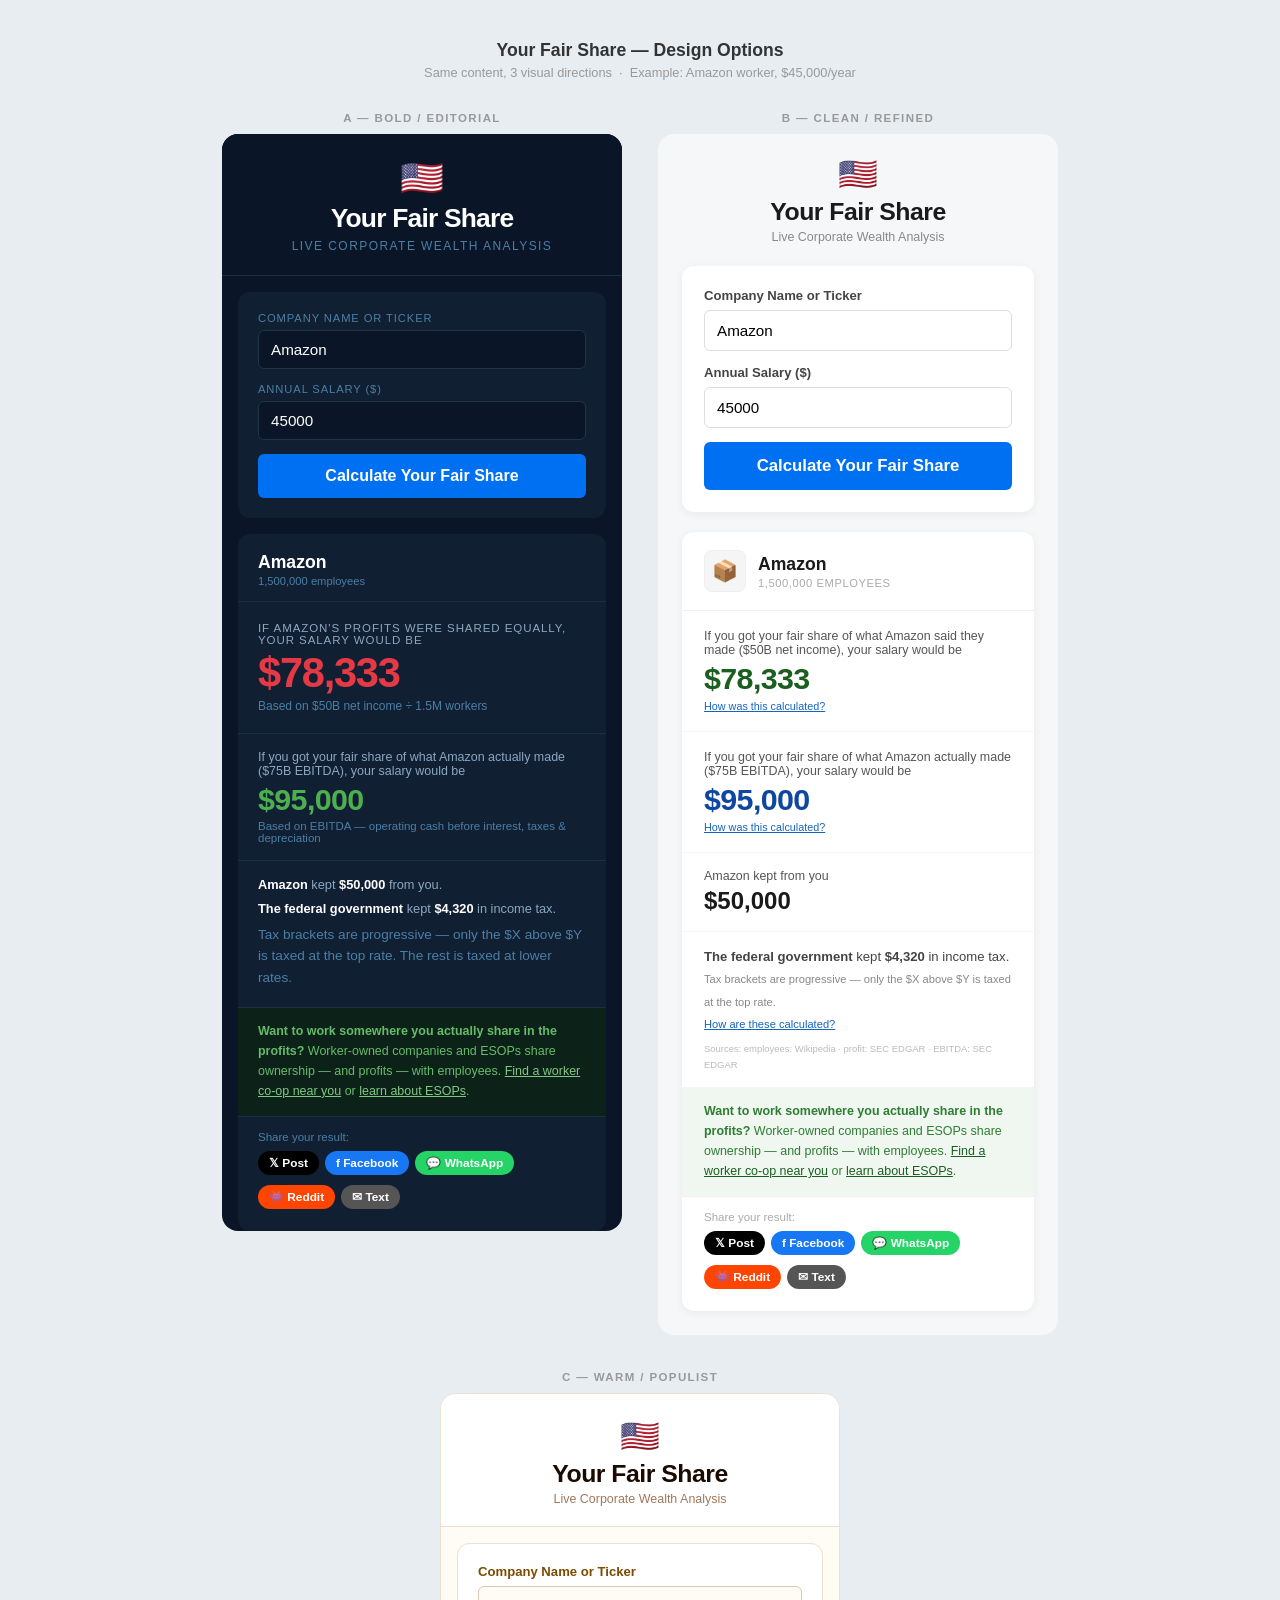
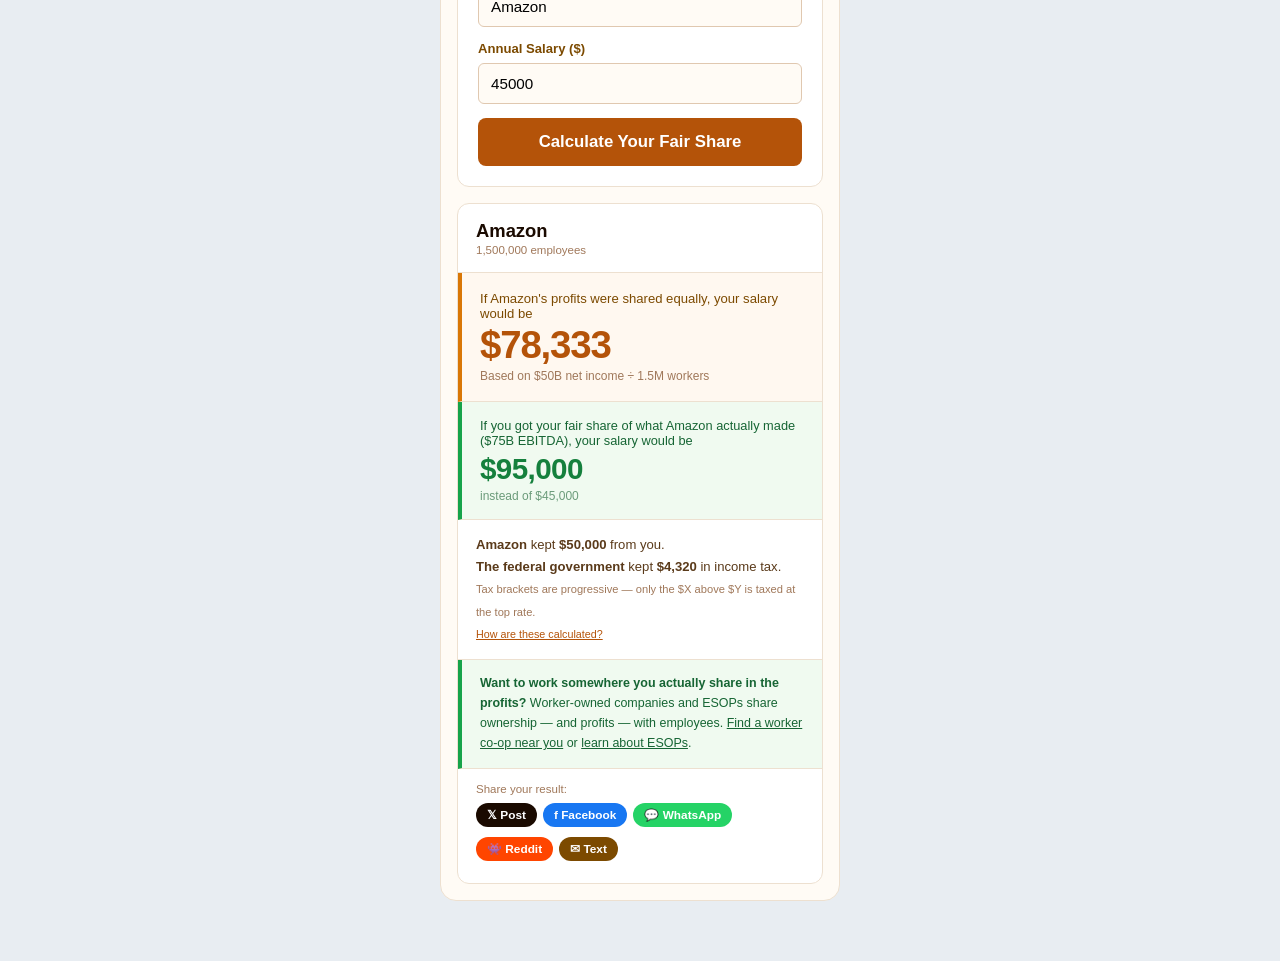
==== design-preview.html @ 2eaadb79 "Update design preview with current features — flag, share buttons, accurate copy" ====
<!DOCTYPE html>
<html lang="en">
<head>
    <meta charset="UTF-8">
    <meta name="viewport" content="width=device-width, initial-scale=1.0">
    <title>Your Fair Share — Design Options</title>
    <style>
        * { box-sizing: border-box; margin: 0; padding: 0; font-family: -apple-system, BlinkMacSystemFont, "Segoe UI", Roboto, sans-serif; }
        body { background: #e8edf2; padding: 40px 20px 60px; }
        .page-header { text-align: center; margin-bottom: 8px; }
        .page-header h1 { font-size: 1.1em; color: #333; font-weight: 700; }
        .page-header p { font-size: 0.8em; color: #999; margin-top: 4px; }
        .designs { display: flex; gap: 36px; justify-content: center; flex-wrap: wrap; align-items: flex-start; margin-top: 32px; }
        .design-col { width: 400px; }
        .design-label { text-align: center; font-size: 0.72em; font-weight: 700; text-transform: uppercase; letter-spacing: 0.12em; color: #999; margin-bottom: 10px; }

        /* ─── Shared button style ─── */
        .share-btn { display: inline-flex; align-items: center; padding: 5px 11px; border-radius: 20px; font-size: 0.74em; font-weight: 600; text-decoration: none; margin-bottom: 4px; border: none; cursor: pointer; }

        /* ══════════════════════════════════════════════
           DESIGN A — Bold / Editorial
        ══════════════════════════════════════════════ */
        .a body-bg { background: #0a1628; }
        .a-page { background: #0a1628; border-radius: 16px; overflow: hidden; }

        .a-header { background: #0a1628; padding: 26px 28px 22px; text-align: center; border-bottom: 1px solid #1a2e45; }
        .a-flag { font-size: 2.2em; line-height: 1; margin-bottom: 8px; }
        .a-title { color: #fff; font-size: 1.65em; font-weight: 900; letter-spacing: -0.03em; }
        .a-sub { color: #4a7fa5; font-size: 0.75em; text-transform: uppercase; letter-spacing: 0.12em; margin-top: 5px; }

        .a-input-card { background: #111f33; margin: 16px; border-radius: 12px; padding: 20px; }
        .a-label { color: #4a7fa5; font-size: 0.7em; text-transform: uppercase; letter-spacing: 0.08em; margin-bottom: 6px; display: block; }
        .a-input { width: 100%; background: #0a1628; border: 1px solid #1e3448; border-radius: 6px; padding: 10px 12px; color: #fff; font-size: 0.95em; margin-bottom: 14px; }
        .a-btn-calc { width: 100%; padding: 13px; background: #0070f3; color: #fff; border: none; border-radius: 6px; font-size: 1em; font-weight: 700; cursor: pointer; }

        .a-results { background: #111f33; margin: 0 16px; border-radius: 12px; overflow: hidden; }
        .a-results-header { padding: 18px 20px 14px; border-bottom: 1px solid #1a2e45; display: flex; align-items: center; gap: 12px; }
        .a-company-name { color: #fff; font-size: 1.1em; font-weight: 800; }
        .a-emps { color: #4a7fa5; font-size: 0.7em; margin-top: 2px; }

        .a-kept { padding: 20px; border-bottom: 1px solid #1a2e45; }
        .a-kept-label { color: #8aa8c0; font-size: 0.72em; text-transform: uppercase; letter-spacing: 0.08em; margin-bottom: 6px; }
        .a-kept-amt { color: #e63946; font-size: 2.6em; font-weight: 900; letter-spacing: -0.03em; line-height: 1; }
        .a-kept-sub { color: #4a7fa5; font-size: 0.75em; margin-top: 5px; }

        .a-fair { padding: 16px 20px; border-bottom: 1px solid #1a2e45; }
        .a-fair-label { color: #8aa8c0; font-size: 0.78em; margin-bottom: 4px; }
        .a-fair-amt { color: #4caf50; font-size: 1.9em; font-weight: 800; letter-spacing: -0.02em; }
        .a-fair-sub { color: #4a7fa5; font-size: 0.72em; margin-top: 3px; }

        .a-bottom { padding: 14px 20px; border-bottom: 1px solid #1a2e45; }
        .a-bottom p { color: #8aa8c0; font-size: 0.8em; line-height: 1.6; margin-bottom: 4px; }
        .a-bottom strong { color: #fff; }

        .a-coop { padding: 14px 20px; background: #0c2218; border-bottom: 1px solid #1a2e45; font-size: 0.78em; color: #66bb6a; line-height: 1.6; }
        .a-coop a { color: #81c784; }

        .a-share { padding: 14px 20px 18px; }
        .a-share-label { font-size: 0.72em; color: #4a7fa5; margin-bottom: 8px; }
        .a-share-btns { display: flex; gap: 6px; flex-wrap: wrap; }

        /* ══════════════════════════════════════════════
           DESIGN B — Clean / Refined  (current direction)
        ══════════════════════════════════════════════ */
        .b-page { background: #f5f7f9; border-radius: 16px; overflow: hidden; padding: 24px; }

        .b-header { text-align: center; margin-bottom: 22px; }
        .b-flag { font-size: 2em; line-height: 1; margin-bottom: 8px; }
        .b-title { color: #1a1a1a; font-size: 1.55em; font-weight: 800; letter-spacing: -0.02em; }
        .b-sub { color: #888; font-size: 0.78em; margin-top: 4px; }

        .b-input-card { background: #fff; border-radius: 12px; box-shadow: 0 2px 10px rgba(0,0,0,0.06); padding: 22px; margin-bottom: 20px; }
        .b-label { display: block; font-size: 0.82em; font-weight: 600; color: #444; margin-bottom: 7px; }
        .b-input { width: 100%; padding: 11px 12px; border: 1px solid #ddd; border-radius: 6px; font-size: 0.95em; margin-bottom: 14px; }
        .b-btn-calc { width: 100%; padding: 14px; background: #0070f3; color: #fff; border: none; border-radius: 6px; font-size: 1.05em; font-weight: 700; cursor: pointer; }

        .b-results { background: #fff; border-radius: 12px; box-shadow: 0 2px 10px rgba(0,0,0,0.06); overflow: hidden; }
        .b-results-header { padding: 18px 22px; border-bottom: 1px solid #f0f0f0; display: flex; align-items: center; gap: 12px; }
        .b-logo { width: 42px; height: 42px; background: #f5f5f5; border-radius: 8px; display:flex; align-items:center; justify-content:center; font-size:1.3em; flex-shrink:0; border:1px solid #eee; }
        .b-company-name { color: #1a1a1a; font-size: 1.1em; font-weight: 700; }
        .b-emps { color: #aaa; font-size: 0.7em; text-transform: uppercase; letter-spacing: 0.05em; margin-top: 2px; }

        .b-section { padding: 18px 22px; border-bottom: 1px solid #f5f5f5; }
        .b-fair-label { font-size: 0.78em; color: #555; margin-bottom: 4px; }
        .b-fair-amt { font-size: 1.9em; font-weight: 800; color: #1b5e20; letter-spacing: -0.02em; }
        .b-fair-sub { font-size: 0.75em; color: #999; margin-top: 3px; }

        .b-kept { padding: 16px 22px; border-bottom: 1px solid #f5f5f5; }
        .b-kept-label { font-size: 0.78em; color: #555; margin-bottom: 4px; }
        .b-kept-main { font-size: 1.5em; font-weight: 800; color: #1a1a1a; }
        .b-kept-sub { font-size: 0.75em; color: #999; margin-top: 3px; }

        .b-bottom { padding: 14px 22px; border-bottom: 1px solid #f5f5f5; font-size: 0.82em; color: #444; line-height: 1.7; }

        .b-coop { padding: 14px 22px; background: #f0f7f0; border-bottom: 1px solid #f0f0f0; font-size: 0.78em; color: #2e7d32; line-height: 1.6; }
        .b-coop a { color: #1b5e20; }

        .b-share { padding: 14px 22px 18px; }
        .b-share-label { font-size: 0.72em; color: #aaa; margin-bottom: 8px; }
        .b-share-btns { display: flex; gap: 6px; flex-wrap: wrap; }

        /* ══════════════════════════════════════════════
           DESIGN C — Warm / Populist
        ══════════════════════════════════════════════ */
        .c-page { background: #fffbf5; border-radius: 16px; overflow: hidden; border: 1px solid #ede0d0; }

        .c-header { text-align: center; padding: 26px 24px 20px; background: #fff; border-bottom: 1px solid #ede0d0; }
        .c-flag { font-size: 2em; line-height: 1; margin-bottom: 8px; }
        .c-title { color: #1a0a00; font-size: 1.55em; font-weight: 900; letter-spacing: -0.02em; }
        .c-sub { color: #a0785a; font-size: 0.78em; margin-top: 4px; }

        .c-input-card { background: #fff; margin: 16px; border-radius: 12px; border: 1px solid #ede0d0; padding: 20px; }
        .c-label { display: block; font-size: 0.82em; font-weight: 600; color: #7c4a00; margin-bottom: 7px; }
        .c-input { width: 100%; padding: 11px 12px; border: 1px solid #e0c8b0; border-radius: 6px; font-size: 0.95em; margin-bottom: 14px; background: #fffbf5; }
        .c-btn-calc { width: 100%; padding: 14px; background: #b45309; color: #fff; border: none; border-radius: 8px; font-size: 1.05em; font-weight: 700; cursor: pointer; }

        .c-results { margin: 0 16px 16px; border-radius: 12px; border: 1px solid #ede0d0; overflow: hidden; background: #fff; }
        .c-results-header { padding: 16px 18px; border-bottom: 1px solid #ede0d0; }
        .c-company-name { color: #1a0a00; font-size: 1.15em; font-weight: 800; }
        .c-emps { color: #a0785a; font-size: 0.72em; margin-top: 2px; }

        .c-kept { padding: 18px; border-bottom: 1px solid #ede0d0; background: #fff8f0; border-left: 4px solid #d97706; }
        .c-kept-top { font-size: 0.82em; color: #7c4a00; margin-bottom: 5px; }
        .c-kept-amt { font-size: 2.4em; font-weight: 900; color: #b45309; letter-spacing: -0.03em; line-height: 1; }
        .c-kept-sub { font-size: 0.75em; color: #a0785a; margin-top: 4px; }

        .c-fair { padding: 16px 18px; border-bottom: 1px solid #ede0d0; border-left: 4px solid #16a34a; background: #f0faf0; }
        .c-fair-label { font-size: 0.8em; color: #166534; margin-bottom: 4px; }
        .c-fair-amt { font-size: 1.85em; font-weight: 800; color: #15803d; letter-spacing: -0.02em; }
        .c-fair-sub { font-size: 0.75em; color: #6b9b7a; margin-top: 3px; }

        .c-bottom { padding: 14px 18px; border-bottom: 1px solid #ede0d0; font-size: 0.82em; color: #5a3a1a; line-height: 1.7; }

        .c-coop { padding: 14px 18px; background: #f0faf0; border-bottom: 1px solid #ede0d0; border-left: 4px solid #16a34a; font-size: 0.78em; color: #166534; line-height: 1.6; }
        .c-coop a { color: #166534; }

        .c-share { padding: 14px 18px 18px; }
        .c-share-label { font-size: 0.72em; color: #a0785a; margin-bottom: 8px; }
        .c-share-btns { display: flex; gap: 6px; flex-wrap: wrap; }
    </style>
</head>
<body>

    <div class="page-header">
        <h1>Your Fair Share — Design Options</h1>
        <p>Same content, 3 visual directions &nbsp;·&nbsp; Example: Amazon worker, $45,000/year</p>
    </div>

    <div class="designs">

        <!-- ══ DESIGN A ══ -->
        <div class="design-col">
            <p class="design-label">A — Bold / Editorial</p>
            <div class="a-page">
                <div class="a-header">
                    <div class="a-flag">🇺🇸</div>
                    <div class="a-title">Your Fair Share</div>
                    <div class="a-sub">Live Corporate Wealth Analysis</div>
                </div>
                <div class="a-input-card">
                    <label class="a-label">Company Name or Ticker</label>
                    <input class="a-input" value="Amazon" readonly>
                    <label class="a-label">Annual Salary ($)</label>
                    <input class="a-input" value="45000" readonly>
                    <button class="a-btn-calc">Calculate Your Fair Share</button>
                </div>
                <div class="a-results">
                    <div class="a-results-header">
                        <div>
                            <div class="a-company-name">Amazon</div>
                            <div class="a-emps">1,500,000 employees</div>
                        </div>
                    </div>
                    <div class="a-kept">
                        <div class="a-kept-label">If Amazon's profits were shared equally, your salary would be</div>
                        <div class="a-kept-amt">$78,333</div>
                        <div class="a-kept-sub">Based on $50B net income ÷ 1.5M workers</div>
                    </div>
                    <div class="a-fair">
                        <div class="a-fair-label">If you got your fair share of what Amazon actually made ($75B EBITDA), your salary would be</div>
                        <div class="a-fair-amt">$95,000</div>
                        <div class="a-fair-sub">Based on EBITDA — operating cash before interest, taxes & depreciation</div>
                    </div>
                    <div class="a-bottom">
                        <p><strong>Amazon</strong> kept <strong>$50,000</strong> from you.</p>
                        <p><strong>The federal government</strong> kept <strong>$4,320</strong> in income tax.</p>
                        <p style="font-size:0.85em; color:#4a7fa5; margin-top:4px;">Tax brackets are progressive — only the $X above $Y is taxed at the top rate. The rest is taxed at lower rates.</p>
                    </div>
                    <div class="a-coop">
                        <strong>Want to work somewhere you actually share in the profits?</strong> Worker-owned companies and ESOPs share ownership — and profits — with employees. <a href="#">Find a worker co-op near you</a> or <a href="#">learn about ESOPs</a>.
                    </div>
                    <div class="a-share">
                        <div class="a-share-label">Share your result:</div>
                        <div class="a-share-btns">
                            <span class="share-btn" style="background:#000;color:#fff;">𝕏 Post</span>
                            <span class="share-btn" style="background:#1877f2;color:#fff;">f Facebook</span>
                            <span class="share-btn" style="background:#25d366;color:#fff;">💬 WhatsApp</span>
                            <span class="share-btn" style="background:#ff4500;color:#fff;">👾 Reddit</span>
                            <span class="share-btn" style="background:#555;color:#fff;">✉ Text</span>
                        </div>
                    </div>
                </div>
            </div>
        </div>

        <!-- ══ DESIGN B ══ -->
        <div class="design-col">
            <p class="design-label">B — Clean / Refined</p>
            <div class="b-page">
                <div class="b-header">
                    <div class="b-flag">🇺🇸</div>
                    <div class="b-title">Your Fair Share</div>
                    <div class="b-sub">Live Corporate Wealth Analysis</div>
                </div>
                <div class="b-input-card">
                    <label class="b-label">Company Name or Ticker</label>
                    <input class="b-input" value="Amazon" readonly>
                    <label class="b-label">Annual Salary ($)</label>
                    <input class="b-input" value="45000" readonly>
                    <button class="b-btn-calc">Calculate Your Fair Share</button>
                </div>
                <div class="b-results">
                    <div class="b-results-header">
                        <div class="b-logo">📦</div>
                        <div>
                            <div class="b-company-name">Amazon</div>
                            <div class="b-emps">1,500,000 employees</div>
                        </div>
                    </div>
                    <div class="b-section">
                        <div class="b-fair-label">If you got your fair share of what Amazon said they made ($50B net income), your salary would be</div>
                        <div class="b-fair-amt">$78,333</div>
                        <div class="b-fair-sub"><a href="#" style="color:#1565c0; font-size:0.9em;">How was this calculated?</a></div>
                    </div>
                    <div class="b-section">
                        <div class="b-fair-label">If you got your fair share of what Amazon actually made ($75B EBITDA), your salary would be</div>
                        <div class="b-fair-amt" style="color:#0d47a1;">$95,000</div>
                        <div class="b-fair-sub"><a href="#" style="color:#1565c0; font-size:0.9em;">How was this calculated?</a></div>
                    </div>
                    <div class="b-kept">
                        <div class="b-kept-label">Amazon kept from you</div>
                        <div class="b-kept-main">$50,000</div>
                    </div>
                    <div class="b-bottom">
                        <strong>The federal government</strong> kept <strong>$4,320</strong> in income tax.<br>
                        <span style="font-size:0.85em; color:#888;">Tax brackets are progressive — only the $X above $Y is taxed at the top rate.</span>
                        <br><a href="#" style="font-size:0.85em; color:#1565c0;">How are these calculated?</a>
                        <p style="margin-top:6px; font-size:0.72em; color:#bbb;">Sources: employees: Wikipedia · profit: SEC EDGAR · EBITDA: SEC EDGAR</p>
                    </div>
                    <div class="b-coop">
                        <strong>Want to work somewhere you actually share in the profits?</strong> Worker-owned companies and ESOPs share ownership — and profits — with employees. <a href="#">Find a worker co-op near you</a> or <a href="#">learn about ESOPs</a>.
                    </div>
                    <div class="b-share">
                        <div class="b-share-label">Share your result:</div>
                        <div class="b-share-btns">
                            <span class="share-btn" style="background:#000;color:#fff;">𝕏 Post</span>
                            <span class="share-btn" style="background:#1877f2;color:#fff;">f Facebook</span>
                            <span class="share-btn" style="background:#25d366;color:#fff;">💬 WhatsApp</span>
                            <span class="share-btn" style="background:#ff4500;color:#fff;">👾 Reddit</span>
                            <span class="share-btn" style="background:#555;color:#fff;">✉ Text</span>
                        </div>
                    </div>
                </div>
            </div>
        </div>

        <!-- ══ DESIGN C ══ -->
        <div class="design-col">
            <p class="design-label">C — Warm / Populist</p>
            <div class="c-page">
                <div class="c-header">
                    <div class="c-flag">🇺🇸</div>
                    <div class="c-title">Your Fair Share</div>
                    <div class="c-sub">Live Corporate Wealth Analysis</div>
                </div>
                <div class="c-input-card">
                    <label class="c-label">Company Name or Ticker</label>
                    <input class="c-input" value="Amazon" readonly>
                    <label class="c-label">Annual Salary ($)</label>
                    <input class="c-input" value="45000" readonly>
                    <button class="c-btn-calc">Calculate Your Fair Share</button>
                </div>
                <div class="c-results">
                    <div class="c-results-header">
                        <div class="c-company-name">Amazon</div>
                        <div class="c-emps">1,500,000 employees</div>
                    </div>
                    <div class="c-kept">
                        <div class="c-kept-top">If Amazon's profits were shared equally, your salary would be</div>
                        <div class="c-kept-amt">$78,333</div>
                        <div class="c-kept-sub">Based on $50B net income ÷ 1.5M workers</div>
                    </div>
                    <div class="c-fair">
                        <div class="c-fair-label">If you got your fair share of what Amazon actually made ($75B EBITDA), your salary would be</div>
                        <div class="c-fair-amt">$95,000</div>
                        <div class="c-fair-sub">instead of $45,000</div>
                    </div>
                    <div class="c-bottom">
                        <strong>Amazon</strong> kept <strong>$50,000</strong> from you.<br>
                        <strong>The federal government</strong> kept <strong>$4,320</strong> in income tax.<br>
                        <span style="font-size:0.85em; color:#a0785a;">Tax brackets are progressive — only the $X above $Y is taxed at the top rate.</span>
                        <br><a href="#" style="font-size:0.82em; color:#b45309;">How are these calculated?</a>
                    </div>
                    <div class="c-coop">
                        <strong>Want to work somewhere you actually share in the profits?</strong> Worker-owned companies and ESOPs share ownership — and profits — with employees. <a href="#">Find a worker co-op near you</a> or <a href="#">learn about ESOPs</a>.
                    </div>
                    <div class="c-share">
                        <div class="c-share-label">Share your result:</div>
                        <div class="c-share-btns">
                            <span class="share-btn" style="background:#1a0a00;color:#fff;">𝕏 Post</span>
                            <span class="share-btn" style="background:#1877f2;color:#fff;">f Facebook</span>
                            <span class="share-btn" style="background:#25d366;color:#fff;">💬 WhatsApp</span>
                            <span class="share-btn" style="background:#ff4500;color:#fff;">👾 Reddit</span>
                            <span class="share-btn" style="background:#7c4a00;color:#fff;">✉ Text</span>
                        </div>
                    </div>
                </div>
            </div>
        </div>

    </div>
</body>
</html>
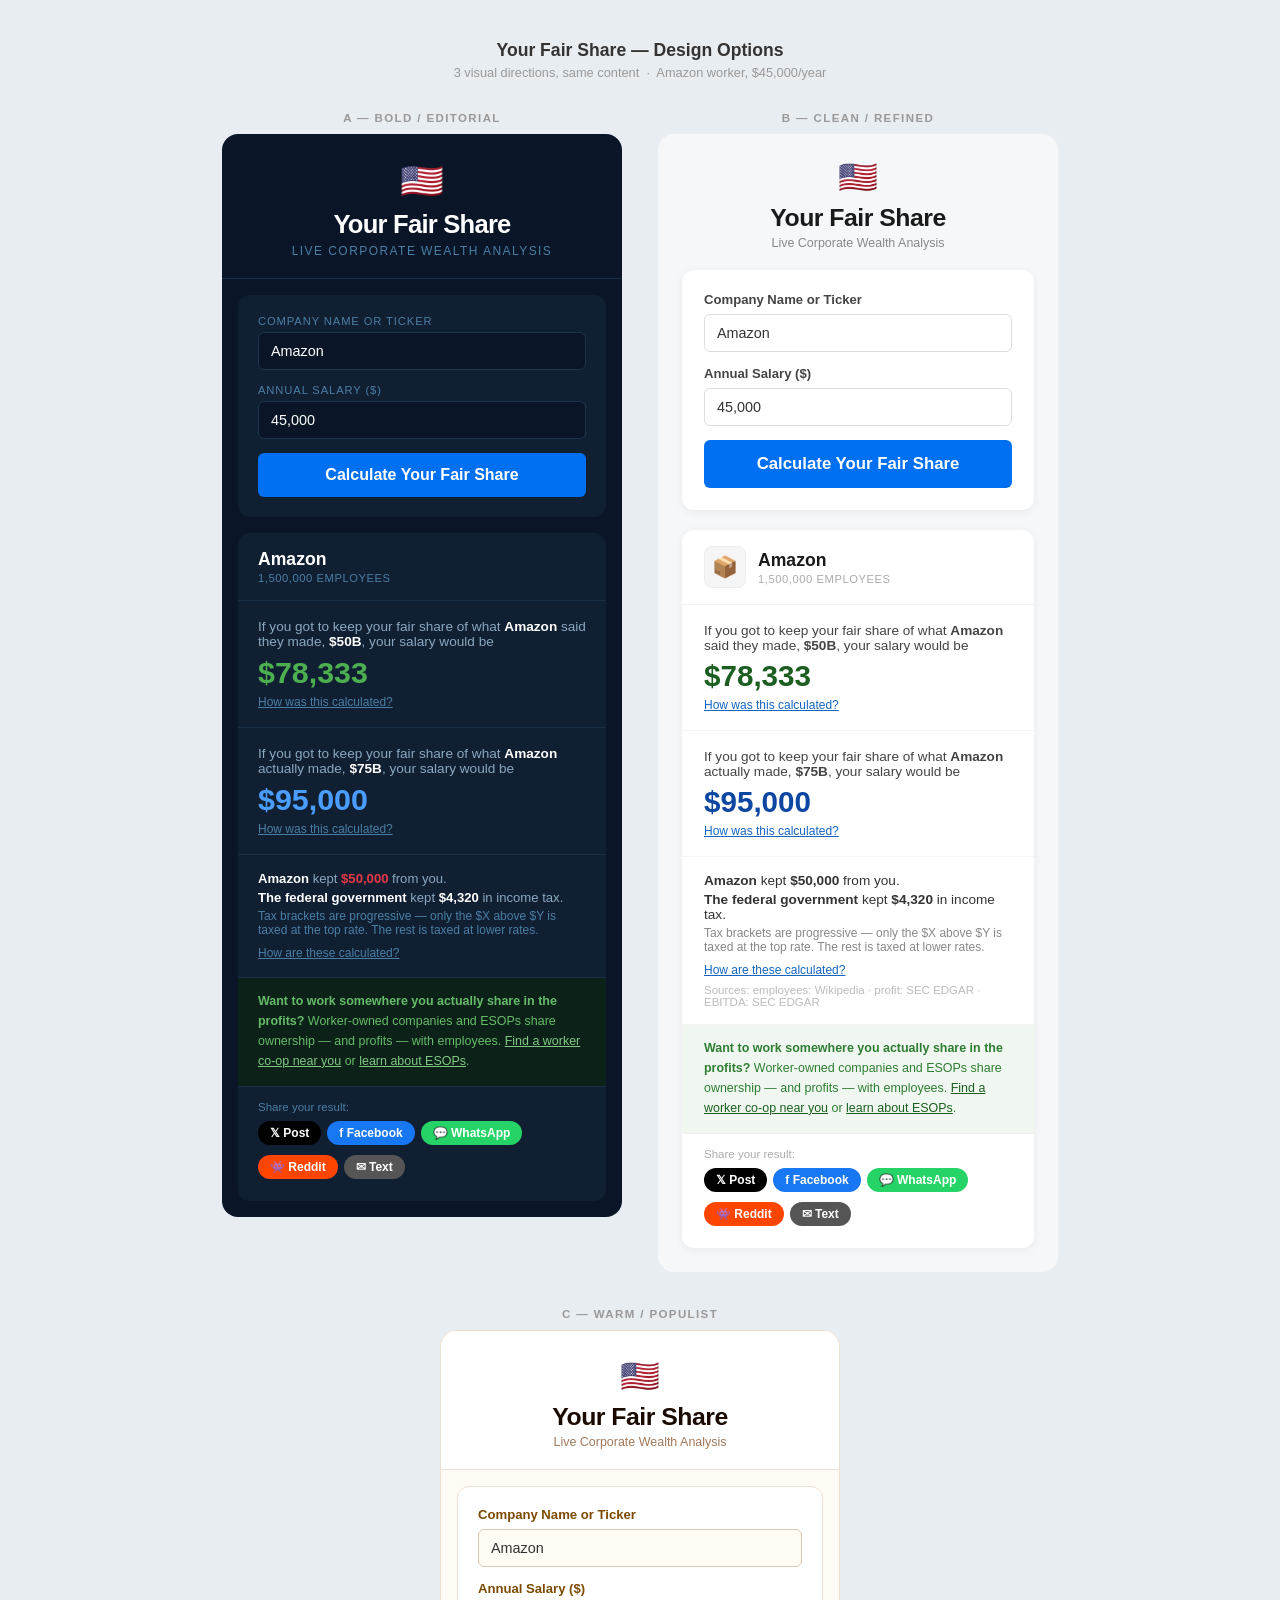
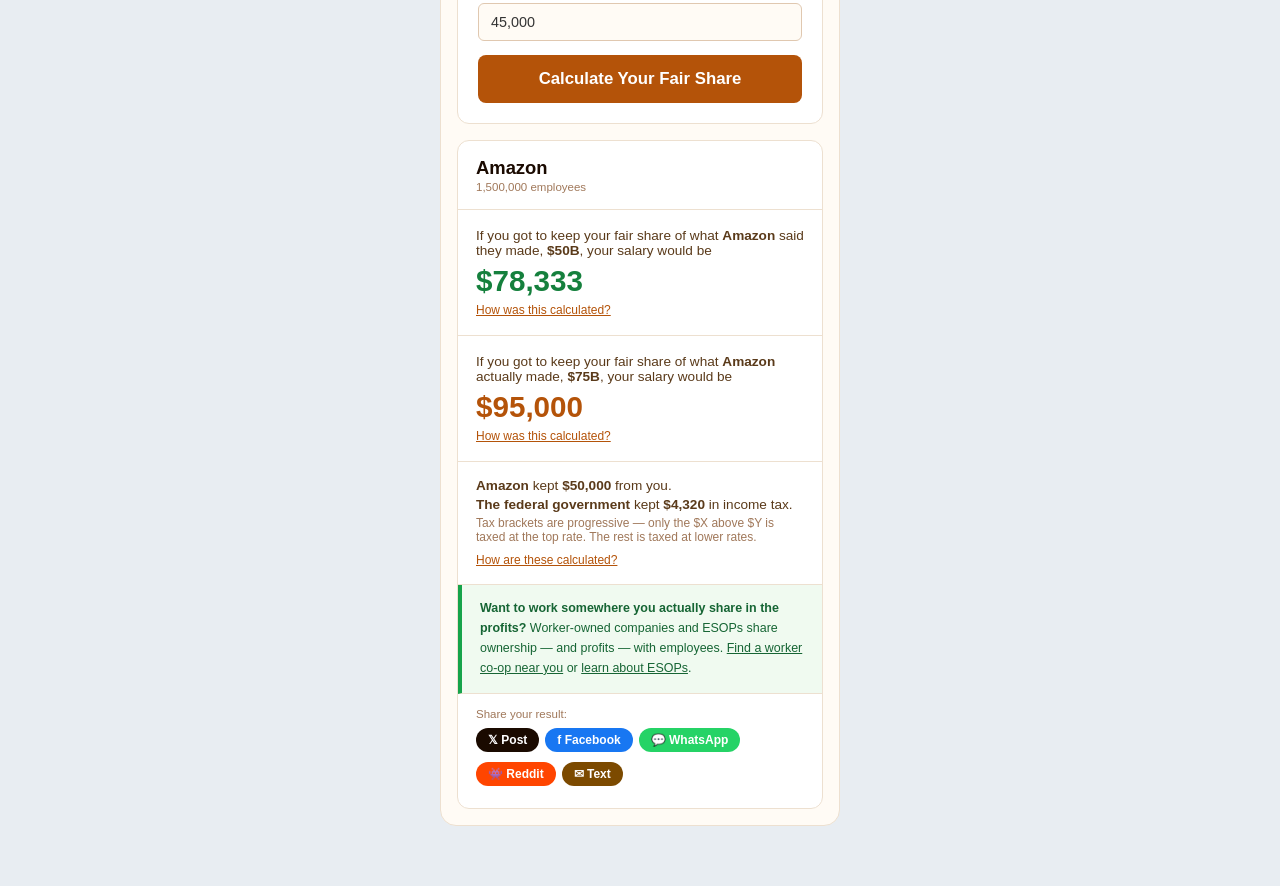
==== commit fab40440: "Simplify design previews — match exact current app copy and layout" ====
--- a/design-preview.html
+++ b/design-preview.html
@@ -7,317 +7,226 @@
     <style>
         * { box-sizing: border-box; margin: 0; padding: 0; font-family: -apple-system, BlinkMacSystemFont, "Segoe UI", Roboto, sans-serif; }
         body { background: #e8edf2; padding: 40px 20px 60px; }
-        .page-header { text-align: center; margin-bottom: 8px; }
+        .page-header { text-align: center; margin-bottom: 32px; }
         .page-header h1 { font-size: 1.1em; color: #333; font-weight: 700; }
         .page-header p { font-size: 0.8em; color: #999; margin-top: 4px; }
-        .designs { display: flex; gap: 36px; justify-content: center; flex-wrap: wrap; align-items: flex-start; margin-top: 32px; }
+        .designs { display: flex; gap: 36px; justify-content: center; flex-wrap: wrap; align-items: flex-start; }
         .design-col { width: 400px; }
         .design-label { text-align: center; font-size: 0.72em; font-weight: 700; text-transform: uppercase; letter-spacing: 0.12em; color: #999; margin-bottom: 10px; }
-
-        /* ─── Shared button style ─── */
-        .share-btn { display: inline-flex; align-items: center; padding: 5px 11px; border-radius: 20px; font-size: 0.74em; font-weight: 600; text-decoration: none; margin-bottom: 4px; border: none; cursor: pointer; }
-
-        /* ══════════════════════════════════════════════
-           DESIGN A — Bold / Editorial
-        ══════════════════════════════════════════════ */
-        .a body-bg { background: #0a1628; }
-        .a-page { background: #0a1628; border-radius: 16px; overflow: hidden; }
-
-        .a-header { background: #0a1628; padding: 26px 28px 22px; text-align: center; border-bottom: 1px solid #1a2e45; }
-        .a-flag { font-size: 2.2em; line-height: 1; margin-bottom: 8px; }
-        .a-title { color: #fff; font-size: 1.65em; font-weight: 900; letter-spacing: -0.03em; }
-        .a-sub { color: #4a7fa5; font-size: 0.75em; text-transform: uppercase; letter-spacing: 0.12em; margin-top: 5px; }
-
-        .a-input-card { background: #111f33; margin: 16px; border-radius: 12px; padding: 20px; }
-        .a-label { color: #4a7fa5; font-size: 0.7em; text-transform: uppercase; letter-spacing: 0.08em; margin-bottom: 6px; display: block; }
-        .a-input { width: 100%; background: #0a1628; border: 1px solid #1e3448; border-radius: 6px; padding: 10px 12px; color: #fff; font-size: 0.95em; margin-bottom: 14px; }
-        .a-btn-calc { width: 100%; padding: 13px; background: #0070f3; color: #fff; border: none; border-radius: 6px; font-size: 1em; font-weight: 700; cursor: pointer; }
-
-        .a-results { background: #111f33; margin: 0 16px; border-radius: 12px; overflow: hidden; }
-        .a-results-header { padding: 18px 20px 14px; border-bottom: 1px solid #1a2e45; display: flex; align-items: center; gap: 12px; }
-        .a-company-name { color: #fff; font-size: 1.1em; font-weight: 800; }
-        .a-emps { color: #4a7fa5; font-size: 0.7em; margin-top: 2px; }
-
-        .a-kept { padding: 20px; border-bottom: 1px solid #1a2e45; }
-        .a-kept-label { color: #8aa8c0; font-size: 0.72em; text-transform: uppercase; letter-spacing: 0.08em; margin-bottom: 6px; }
-        .a-kept-amt { color: #e63946; font-size: 2.6em; font-weight: 900; letter-spacing: -0.03em; line-height: 1; }
-        .a-kept-sub { color: #4a7fa5; font-size: 0.75em; margin-top: 5px; }
-
-        .a-fair { padding: 16px 20px; border-bottom: 1px solid #1a2e45; }
-        .a-fair-label { color: #8aa8c0; font-size: 0.78em; margin-bottom: 4px; }
-        .a-fair-amt { color: #4caf50; font-size: 1.9em; font-weight: 800; letter-spacing: -0.02em; }
-        .a-fair-sub { color: #4a7fa5; font-size: 0.72em; margin-top: 3px; }
-
-        .a-bottom { padding: 14px 20px; border-bottom: 1px solid #1a2e45; }
-        .a-bottom p { color: #8aa8c0; font-size: 0.8em; line-height: 1.6; margin-bottom: 4px; }
-        .a-bottom strong { color: #fff; }
-
-        .a-coop { padding: 14px 20px; background: #0c2218; border-bottom: 1px solid #1a2e45; font-size: 0.78em; color: #66bb6a; line-height: 1.6; }
-        .a-coop a { color: #81c784; }
-
-        .a-share { padding: 14px 20px 18px; }
-        .a-share-label { font-size: 0.72em; color: #4a7fa5; margin-bottom: 8px; }
-        .a-share-btns { display: flex; gap: 6px; flex-wrap: wrap; }
-
-        /* ══════════════════════════════════════════════
-           DESIGN B — Clean / Refined  (current direction)
-        ══════════════════════════════════════════════ */
-        .b-page { background: #f5f7f9; border-radius: 16px; overflow: hidden; padding: 24px; }
-
-        .b-header { text-align: center; margin-bottom: 22px; }
-        .b-flag { font-size: 2em; line-height: 1; margin-bottom: 8px; }
-        .b-title { color: #1a1a1a; font-size: 1.55em; font-weight: 800; letter-spacing: -0.02em; }
-        .b-sub { color: #888; font-size: 0.78em; margin-top: 4px; }
-
-        .b-input-card { background: #fff; border-radius: 12px; box-shadow: 0 2px 10px rgba(0,0,0,0.06); padding: 22px; margin-bottom: 20px; }
-        .b-label { display: block; font-size: 0.82em; font-weight: 600; color: #444; margin-bottom: 7px; }
-        .b-input { width: 100%; padding: 11px 12px; border: 1px solid #ddd; border-radius: 6px; font-size: 0.95em; margin-bottom: 14px; }
-        .b-btn-calc { width: 100%; padding: 14px; background: #0070f3; color: #fff; border: none; border-radius: 6px; font-size: 1.05em; font-weight: 700; cursor: pointer; }
-
-        .b-results { background: #fff; border-radius: 12px; box-shadow: 0 2px 10px rgba(0,0,0,0.06); overflow: hidden; }
-        .b-results-header { padding: 18px 22px; border-bottom: 1px solid #f0f0f0; display: flex; align-items: center; gap: 12px; }
-        .b-logo { width: 42px; height: 42px; background: #f5f5f5; border-radius: 8px; display:flex; align-items:center; justify-content:center; font-size:1.3em; flex-shrink:0; border:1px solid #eee; }
-        .b-company-name { color: #1a1a1a; font-size: 1.1em; font-weight: 700; }
-        .b-emps { color: #aaa; font-size: 0.7em; text-transform: uppercase; letter-spacing: 0.05em; margin-top: 2px; }
-
-        .b-section { padding: 18px 22px; border-bottom: 1px solid #f5f5f5; }
-        .b-fair-label { font-size: 0.78em; color: #555; margin-bottom: 4px; }
-        .b-fair-amt { font-size: 1.9em; font-weight: 800; color: #1b5e20; letter-spacing: -0.02em; }
-        .b-fair-sub { font-size: 0.75em; color: #999; margin-top: 3px; }
-
-        .b-kept { padding: 16px 22px; border-bottom: 1px solid #f5f5f5; }
-        .b-kept-label { font-size: 0.78em; color: #555; margin-bottom: 4px; }
-        .b-kept-main { font-size: 1.5em; font-weight: 800; color: #1a1a1a; }
-        .b-kept-sub { font-size: 0.75em; color: #999; margin-top: 3px; }
-
-        .b-bottom { padding: 14px 22px; border-bottom: 1px solid #f5f5f5; font-size: 0.82em; color: #444; line-height: 1.7; }
-
-        .b-coop { padding: 14px 22px; background: #f0f7f0; border-bottom: 1px solid #f0f0f0; font-size: 0.78em; color: #2e7d32; line-height: 1.6; }
-        .b-coop a { color: #1b5e20; }
-
-        .b-share { padding: 14px 22px 18px; }
-        .b-share-label { font-size: 0.72em; color: #aaa; margin-bottom: 8px; }
-        .b-share-btns { display: flex; gap: 6px; flex-wrap: wrap; }
-
-        /* ══════════════════════════════════════════════
-           DESIGN C — Warm / Populist
-        ══════════════════════════════════════════════ */
-        .c-page { background: #fffbf5; border-radius: 16px; overflow: hidden; border: 1px solid #ede0d0; }
-
-        .c-header { text-align: center; padding: 26px 24px 20px; background: #fff; border-bottom: 1px solid #ede0d0; }
-        .c-flag { font-size: 2em; line-height: 1; margin-bottom: 8px; }
-        .c-title { color: #1a0a00; font-size: 1.55em; font-weight: 900; letter-spacing: -0.02em; }
-        .c-sub { color: #a0785a; font-size: 0.78em; margin-top: 4px; }
-
-        .c-input-card { background: #fff; margin: 16px; border-radius: 12px; border: 1px solid #ede0d0; padding: 20px; }
-        .c-label { display: block; font-size: 0.82em; font-weight: 600; color: #7c4a00; margin-bottom: 7px; }
-        .c-input { width: 100%; padding: 11px 12px; border: 1px solid #e0c8b0; border-radius: 6px; font-size: 0.95em; margin-bottom: 14px; background: #fffbf5; }
-        .c-btn-calc { width: 100%; padding: 14px; background: #b45309; color: #fff; border: none; border-radius: 8px; font-size: 1.05em; font-weight: 700; cursor: pointer; }
-
-        .c-results { margin: 0 16px 16px; border-radius: 12px; border: 1px solid #ede0d0; overflow: hidden; background: #fff; }
-        .c-results-header { padding: 16px 18px; border-bottom: 1px solid #ede0d0; }
-        .c-company-name { color: #1a0a00; font-size: 1.15em; font-weight: 800; }
-        .c-emps { color: #a0785a; font-size: 0.72em; margin-top: 2px; }
-
-        .c-kept { padding: 18px; border-bottom: 1px solid #ede0d0; background: #fff8f0; border-left: 4px solid #d97706; }
-        .c-kept-top { font-size: 0.82em; color: #7c4a00; margin-bottom: 5px; }
-        .c-kept-amt { font-size: 2.4em; font-weight: 900; color: #b45309; letter-spacing: -0.03em; line-height: 1; }
-        .c-kept-sub { font-size: 0.75em; color: #a0785a; margin-top: 4px; }
-
-        .c-fair { padding: 16px 18px; border-bottom: 1px solid #ede0d0; border-left: 4px solid #16a34a; background: #f0faf0; }
-        .c-fair-label { font-size: 0.8em; color: #166534; margin-bottom: 4px; }
-        .c-fair-amt { font-size: 1.85em; font-weight: 800; color: #15803d; letter-spacing: -0.02em; }
-        .c-fair-sub { font-size: 0.75em; color: #6b9b7a; margin-top: 3px; }
-
-        .c-bottom { padding: 14px 18px; border-bottom: 1px solid #ede0d0; font-size: 0.82em; color: #5a3a1a; line-height: 1.7; }
-
-        .c-coop { padding: 14px 18px; background: #f0faf0; border-bottom: 1px solid #ede0d0; border-left: 4px solid #16a34a; font-size: 0.78em; color: #166534; line-height: 1.6; }
-        .c-coop a { color: #166534; }
-
-        .c-share { padding: 14px 18px 18px; }
-        .c-share-label { font-size: 0.72em; color: #a0785a; margin-bottom: 8px; }
-        .c-share-btns { display: flex; gap: 6px; flex-wrap: wrap; }
+        .share-btn { display: inline-flex; align-items: center; padding: 5px 12px; border-radius: 20px; font-size: 0.75em; font-weight: 600; margin-bottom: 4px; }
     </style>
 </head>
 <body>
 
-    <div class="page-header">
-        <h1>Your Fair Share — Design Options</h1>
-        <p>Same content, 3 visual directions &nbsp;·&nbsp; Example: Amazon worker, $45,000/year</p>
+<div class="page-header">
+    <h1>Your Fair Share — Design Options</h1>
+    <p>3 visual directions, same content &nbsp;·&nbsp; Amazon worker, $45,000/year</p>
+</div>
+
+<div class="designs">
+
+<!-- ══ A: BOLD / EDITORIAL ══ -->
+<div class="design-col">
+    <p class="design-label">A — Bold / Editorial</p>
+    <div style="background:#0a1628; border-radius:16px; overflow:hidden;">
+
+        <!-- header -->
+        <div style="padding:26px 28px 20px; text-align:center; border-bottom:1px solid #1a2e45;">
+            <div style="font-size:2.2em; margin-bottom:8px;">🇺🇸</div>
+            <div style="color:#fff; font-size:1.6em; font-weight:900; letter-spacing:-0.03em;">Your Fair Share</div>
+            <div style="color:#4a7fa5; font-size:0.75em; text-transform:uppercase; letter-spacing:0.12em; margin-top:5px;">Live Corporate Wealth Analysis</div>
+        </div>
+
+        <!-- input -->
+        <div style="background:#111f33; margin:16px; border-radius:12px; padding:20px;">
+            <div style="color:#4a7fa5; font-size:0.7em; text-transform:uppercase; letter-spacing:0.08em; margin-bottom:5px;">Company Name or Ticker</div>
+            <div style="background:#0a1628; border:1px solid #1e3448; border-radius:6px; padding:10px 12px; color:#fff; font-size:0.9em; margin-bottom:14px;">Amazon</div>
+            <div style="color:#4a7fa5; font-size:0.7em; text-transform:uppercase; letter-spacing:0.08em; margin-bottom:5px;">Annual Salary ($)</div>
+            <div style="background:#0a1628; border:1px solid #1e3448; border-radius:6px; padding:10px 12px; color:#fff; font-size:0.9em; margin-bottom:14px;">45,000</div>
+            <div style="background:#0070f3; color:#fff; border-radius:6px; padding:13px; text-align:center; font-weight:700; font-size:1em;">Calculate Your Fair Share</div>
+        </div>
+
+        <!-- results -->
+        <div style="background:#111f33; margin:0 16px 16px; border-radius:12px; overflow:hidden;">
+            <!-- company -->
+            <div style="padding:16px 20px; border-bottom:1px solid #1a2e45;">
+                <div style="color:#fff; font-size:1.1em; font-weight:800;">Amazon</div>
+                <div style="color:#4a7fa5; font-size:0.7em; text-transform:uppercase; letter-spacing:0.05em; margin-top:2px;">1,500,000 employees</div>
+            </div>
+            <!-- net income -->
+            <div style="padding:18px 20px; border-bottom:1px solid #1a2e45;">
+                <p style="color:#8aa8c0; font-size:0.85em; margin-bottom:6px;">If you got to keep your fair share of what <strong style="color:#fff;">Amazon</strong> said they made, <strong style="color:#fff;">$50B</strong>, your salary would be</p>
+                <div style="font-size:1.9em; font-weight:900; color:#4caf50;">$78,333</div>
+                <a href="#" style="font-size:0.75em; color:#4a7fa5; display:block; margin-top:5px;">How was this calculated?</a>
+            </div>
+            <!-- ebitda -->
+            <div style="padding:18px 20px; border-bottom:1px solid #1a2e45;">
+                <p style="color:#8aa8c0; font-size:0.85em; margin-bottom:6px;">If you got to keep your fair share of what <strong style="color:#fff;">Amazon</strong> actually made, <strong style="color:#fff;">$75B</strong>, your salary would be</p>
+                <div style="font-size:1.9em; font-weight:900; color:#4a9eff;">$95,000</div>
+                <a href="#" style="font-size:0.75em; color:#4a7fa5; display:block; margin-top:5px;">How was this calculated?</a>
+            </div>
+            <!-- bottom -->
+            <div style="padding:16px 20px; border-bottom:1px solid #1a2e45;">
+                <p style="color:#8aa8c0; font-size:0.82em; margin-bottom:4px;"><strong style="color:#fff;">Amazon</strong> kept <strong style="color:#e63946;">$50,000</strong> from you.</p>
+                <p style="color:#8aa8c0; font-size:0.82em; margin-bottom:4px;"><strong style="color:#fff;">The federal government</strong> kept <strong style="color:#fff;">$4,320</strong> in income tax.</p>
+                <p style="color:#4a7fa5; font-size:0.75em; margin-bottom:6px;">Tax brackets are progressive — only the $X above $Y is taxed at the top rate. The rest is taxed at lower rates.</p>
+                <a href="#" style="font-size:0.75em; color:#4a7fa5;">How are these calculated?</a>
+            </div>
+            <!-- coop -->
+            <div style="padding:14px 20px; background:#0c2218; border-bottom:1px solid #1a2e45; font-size:0.78em; color:#66bb6a; line-height:1.6;">
+                <strong>Want to work somewhere you actually share in the profits?</strong> Worker-owned companies and ESOPs share ownership — and profits — with employees. <a href="#" style="color:#81c784;">Find a worker co-op near you</a> or <a href="#" style="color:#81c784;">learn about ESOPs</a>.
+            </div>
+            <!-- share -->
+            <div style="padding:14px 20px 18px;">
+                <div style="font-size:0.72em; color:#4a7fa5; margin-bottom:8px;">Share your result:</div>
+                <div style="display:flex; gap:6px; flex-wrap:wrap;">
+                    <span class="share-btn" style="background:#000;color:#fff;">𝕏 Post</span>
+                    <span class="share-btn" style="background:#1877f2;color:#fff;">f Facebook</span>
+                    <span class="share-btn" style="background:#25d366;color:#fff;">💬 WhatsApp</span>
+                    <span class="share-btn" style="background:#ff4500;color:#fff;">👾 Reddit</span>
+                    <span class="share-btn" style="background:#555;color:#fff;">✉ Text</span>
+                </div>
+            </div>
+        </div>
     </div>
-
-    <div class="designs">
-
-        <!-- ══ DESIGN A ══ -->
-        <div class="design-col">
-            <p class="design-label">A — Bold / Editorial</p>
-            <div class="a-page">
-                <div class="a-header">
-                    <div class="a-flag">🇺🇸</div>
-                    <div class="a-title">Your Fair Share</div>
-                    <div class="a-sub">Live Corporate Wealth Analysis</div>
-                </div>
-                <div class="a-input-card">
-                    <label class="a-label">Company Name or Ticker</label>
-                    <input class="a-input" value="Amazon" readonly>
-                    <label class="a-label">Annual Salary ($)</label>
-                    <input class="a-input" value="45000" readonly>
-                    <button class="a-btn-calc">Calculate Your Fair Share</button>
-                </div>
-                <div class="a-results">
-                    <div class="a-results-header">
-                        <div>
-                            <div class="a-company-name">Amazon</div>
-                            <div class="a-emps">1,500,000 employees</div>
-                        </div>
-                    </div>
-                    <div class="a-kept">
-                        <div class="a-kept-label">If Amazon's profits were shared equally, your salary would be</div>
-                        <div class="a-kept-amt">$78,333</div>
-                        <div class="a-kept-sub">Based on $50B net income ÷ 1.5M workers</div>
-                    </div>
-                    <div class="a-fair">
-                        <div class="a-fair-label">If you got your fair share of what Amazon actually made ($75B EBITDA), your salary would be</div>
-                        <div class="a-fair-amt">$95,000</div>
-                        <div class="a-fair-sub">Based on EBITDA — operating cash before interest, taxes & depreciation</div>
-                    </div>
-                    <div class="a-bottom">
-                        <p><strong>Amazon</strong> kept <strong>$50,000</strong> from you.</p>
-                        <p><strong>The federal government</strong> kept <strong>$4,320</strong> in income tax.</p>
-                        <p style="font-size:0.85em; color:#4a7fa5; margin-top:4px;">Tax brackets are progressive — only the $X above $Y is taxed at the top rate. The rest is taxed at lower rates.</p>
-                    </div>
-                    <div class="a-coop">
-                        <strong>Want to work somewhere you actually share in the profits?</strong> Worker-owned companies and ESOPs share ownership — and profits — with employees. <a href="#">Find a worker co-op near you</a> or <a href="#">learn about ESOPs</a>.
-                    </div>
-                    <div class="a-share">
-                        <div class="a-share-label">Share your result:</div>
-                        <div class="a-share-btns">
-                            <span class="share-btn" style="background:#000;color:#fff;">𝕏 Post</span>
-                            <span class="share-btn" style="background:#1877f2;color:#fff;">f Facebook</span>
-                            <span class="share-btn" style="background:#25d366;color:#fff;">💬 WhatsApp</span>
-                            <span class="share-btn" style="background:#ff4500;color:#fff;">👾 Reddit</span>
-                            <span class="share-btn" style="background:#555;color:#fff;">✉ Text</span>
-                        </div>
-                    </div>
-                </div>
-            </div>
-        </div>
-
-        <!-- ══ DESIGN B ══ -->
-        <div class="design-col">
-            <p class="design-label">B — Clean / Refined</p>
-            <div class="b-page">
-                <div class="b-header">
-                    <div class="b-flag">🇺🇸</div>
-                    <div class="b-title">Your Fair Share</div>
-                    <div class="b-sub">Live Corporate Wealth Analysis</div>
-                </div>
-                <div class="b-input-card">
-                    <label class="b-label">Company Name or Ticker</label>
-                    <input class="b-input" value="Amazon" readonly>
-                    <label class="b-label">Annual Salary ($)</label>
-                    <input class="b-input" value="45000" readonly>
-                    <button class="b-btn-calc">Calculate Your Fair Share</button>
-                </div>
-                <div class="b-results">
-                    <div class="b-results-header">
-                        <div class="b-logo">📦</div>
-                        <div>
-                            <div class="b-company-name">Amazon</div>
-                            <div class="b-emps">1,500,000 employees</div>
-                        </div>
-                    </div>
-                    <div class="b-section">
-                        <div class="b-fair-label">If you got your fair share of what Amazon said they made ($50B net income), your salary would be</div>
-                        <div class="b-fair-amt">$78,333</div>
-                        <div class="b-fair-sub"><a href="#" style="color:#1565c0; font-size:0.9em;">How was this calculated?</a></div>
-                    </div>
-                    <div class="b-section">
-                        <div class="b-fair-label">If you got your fair share of what Amazon actually made ($75B EBITDA), your salary would be</div>
-                        <div class="b-fair-amt" style="color:#0d47a1;">$95,000</div>
-                        <div class="b-fair-sub"><a href="#" style="color:#1565c0; font-size:0.9em;">How was this calculated?</a></div>
-                    </div>
-                    <div class="b-kept">
-                        <div class="b-kept-label">Amazon kept from you</div>
-                        <div class="b-kept-main">$50,000</div>
-                    </div>
-                    <div class="b-bottom">
-                        <strong>The federal government</strong> kept <strong>$4,320</strong> in income tax.<br>
-                        <span style="font-size:0.85em; color:#888;">Tax brackets are progressive — only the $X above $Y is taxed at the top rate.</span>
-                        <br><a href="#" style="font-size:0.85em; color:#1565c0;">How are these calculated?</a>
-                        <p style="margin-top:6px; font-size:0.72em; color:#bbb;">Sources: employees: Wikipedia · profit: SEC EDGAR · EBITDA: SEC EDGAR</p>
-                    </div>
-                    <div class="b-coop">
-                        <strong>Want to work somewhere you actually share in the profits?</strong> Worker-owned companies and ESOPs share ownership — and profits — with employees. <a href="#">Find a worker co-op near you</a> or <a href="#">learn about ESOPs</a>.
-                    </div>
-                    <div class="b-share">
-                        <div class="b-share-label">Share your result:</div>
-                        <div class="b-share-btns">
-                            <span class="share-btn" style="background:#000;color:#fff;">𝕏 Post</span>
-                            <span class="share-btn" style="background:#1877f2;color:#fff;">f Facebook</span>
-                            <span class="share-btn" style="background:#25d366;color:#fff;">💬 WhatsApp</span>
-                            <span class="share-btn" style="background:#ff4500;color:#fff;">👾 Reddit</span>
-                            <span class="share-btn" style="background:#555;color:#fff;">✉ Text</span>
-                        </div>
-                    </div>
-                </div>
-            </div>
-        </div>
-
-        <!-- ══ DESIGN C ══ -->
-        <div class="design-col">
-            <p class="design-label">C — Warm / Populist</p>
-            <div class="c-page">
-                <div class="c-header">
-                    <div class="c-flag">🇺🇸</div>
-                    <div class="c-title">Your Fair Share</div>
-                    <div class="c-sub">Live Corporate Wealth Analysis</div>
-                </div>
-                <div class="c-input-card">
-                    <label class="c-label">Company Name or Ticker</label>
-                    <input class="c-input" value="Amazon" readonly>
-                    <label class="c-label">Annual Salary ($)</label>
-                    <input class="c-input" value="45000" readonly>
-                    <button class="c-btn-calc">Calculate Your Fair Share</button>
-                </div>
-                <div class="c-results">
-                    <div class="c-results-header">
-                        <div class="c-company-name">Amazon</div>
-                        <div class="c-emps">1,500,000 employees</div>
-                    </div>
-                    <div class="c-kept">
-                        <div class="c-kept-top">If Amazon's profits were shared equally, your salary would be</div>
-                        <div class="c-kept-amt">$78,333</div>
-                        <div class="c-kept-sub">Based on $50B net income ÷ 1.5M workers</div>
-                    </div>
-                    <div class="c-fair">
-                        <div class="c-fair-label">If you got your fair share of what Amazon actually made ($75B EBITDA), your salary would be</div>
-                        <div class="c-fair-amt">$95,000</div>
-                        <div class="c-fair-sub">instead of $45,000</div>
-                    </div>
-                    <div class="c-bottom">
-                        <strong>Amazon</strong> kept <strong>$50,000</strong> from you.<br>
-                        <strong>The federal government</strong> kept <strong>$4,320</strong> in income tax.<br>
-                        <span style="font-size:0.85em; color:#a0785a;">Tax brackets are progressive — only the $X above $Y is taxed at the top rate.</span>
-                        <br><a href="#" style="font-size:0.82em; color:#b45309;">How are these calculated?</a>
-                    </div>
-                    <div class="c-coop">
-                        <strong>Want to work somewhere you actually share in the profits?</strong> Worker-owned companies and ESOPs share ownership — and profits — with employees. <a href="#">Find a worker co-op near you</a> or <a href="#">learn about ESOPs</a>.
-                    </div>
-                    <div class="c-share">
-                        <div class="c-share-label">Share your result:</div>
-                        <div class="c-share-btns">
-                            <span class="share-btn" style="background:#1a0a00;color:#fff;">𝕏 Post</span>
-                            <span class="share-btn" style="background:#1877f2;color:#fff;">f Facebook</span>
-                            <span class="share-btn" style="background:#25d366;color:#fff;">💬 WhatsApp</span>
-                            <span class="share-btn" style="background:#ff4500;color:#fff;">👾 Reddit</span>
-                            <span class="share-btn" style="background:#7c4a00;color:#fff;">✉ Text</span>
-                        </div>
-                    </div>
-                </div>
-            </div>
-        </div>
-
+</div>
+
+<!-- ══ B: CLEAN / REFINED ══ -->
+<div class="design-col">
+    <p class="design-label">B — Clean / Refined</p>
+    <div style="background:#f5f7f9; border-radius:16px; padding:24px;">
+
+        <!-- header -->
+        <div style="text-align:center; margin-bottom:20px;">
+            <div style="font-size:2em; margin-bottom:8px;">🇺🇸</div>
+            <div style="color:#1a1a1a; font-size:1.55em; font-weight:800; letter-spacing:-0.02em;">Your Fair Share</div>
+            <div style="color:#888; font-size:0.78em; margin-top:4px;">Live Corporate Wealth Analysis</div>
+        </div>
+
+        <!-- input -->
+        <div style="background:#fff; border-radius:12px; box-shadow:0 2px 10px rgba(0,0,0,0.06); padding:22px; margin-bottom:20px;">
+            <label style="display:block; font-size:0.82em; font-weight:600; color:#444; margin-bottom:7px;">Company Name or Ticker</label>
+            <div style="padding:10px 12px; border:1px solid #ddd; border-radius:6px; font-size:0.9em; color:#333; margin-bottom:14px;">Amazon</div>
+            <label style="display:block; font-size:0.82em; font-weight:600; color:#444; margin-bottom:7px;">Annual Salary ($)</label>
+            <div style="padding:10px 12px; border:1px solid #ddd; border-radius:6px; font-size:0.9em; color:#333; margin-bottom:14px;">45,000</div>
+            <div style="background:#0070f3; color:#fff; border-radius:6px; padding:14px; text-align:center; font-weight:700; font-size:1.05em;">Calculate Your Fair Share</div>
+        </div>
+
+        <!-- results -->
+        <div style="background:#fff; border-radius:12px; box-shadow:0 2px 10px rgba(0,0,0,0.06); overflow:hidden;">
+            <!-- company -->
+            <div style="padding:16px 22px; border-bottom:1px solid #f0f0f0; display:flex; align-items:center; gap:12px;">
+                <div style="width:42px; height:42px; background:#f5f5f5; border-radius:8px; display:flex; align-items:center; justify-content:center; font-size:1.3em; flex-shrink:0; border:1px solid #eee;">📦</div>
+                <div>
+                    <div style="color:#1a1a1a; font-size:1.1em; font-weight:700;">Amazon</div>
+                    <div style="color:#aaa; font-size:0.7em; text-transform:uppercase; letter-spacing:0.05em; margin-top:2px;">1,500,000 employees</div>
+                </div>
+            </div>
+            <!-- net income -->
+            <div style="padding:18px 22px; border-bottom:1px solid #f5f5f5;">
+                <p style="font-size:0.85em; color:#444; margin-bottom:6px;">If you got to keep your fair share of what <strong>Amazon</strong> said they made, <strong>$50B</strong>, your salary would be</p>
+                <div style="font-size:1.85em; font-weight:800; color:#1b5e20;">$78,333</div>
+                <a href="#" style="font-size:0.75em; color:#1565c0; display:block; margin-top:5px;">How was this calculated?</a>
+            </div>
+            <!-- ebitda -->
+            <div style="padding:18px 22px; border-bottom:1px solid #f5f5f5;">
+                <p style="font-size:0.85em; color:#444; margin-bottom:6px;">If you got to keep your fair share of what <strong>Amazon</strong> actually made, <strong>$75B</strong>, your salary would be</p>
+                <div style="font-size:1.85em; font-weight:800; color:#0d47a1;">$95,000</div>
+                <a href="#" style="font-size:0.75em; color:#1565c0; display:block; margin-top:5px;">How was this calculated?</a>
+            </div>
+            <!-- bottom -->
+            <div style="padding:16px 22px; border-bottom:1px solid #f5f5f5;">
+                <p style="font-size:0.85em; color:#333; margin-bottom:4px;"><strong>Amazon</strong> kept <strong>$50,000</strong> from you.</p>
+                <p style="font-size:0.85em; color:#333; margin-bottom:4px;"><strong>The federal government</strong> kept <strong>$4,320</strong> in income tax.</p>
+                <p style="font-size:0.75em; color:#888; margin-bottom:6px;">Tax brackets are progressive — only the $X above $Y is taxed at the top rate. The rest is taxed at lower rates.</p>
+                <a href="#" style="font-size:0.75em; color:#1565c0;">How are these calculated?</a>
+                <p style="font-size:0.72em; color:#bbb; margin-top:6px;">Sources: employees: Wikipedia · profit: SEC EDGAR · EBITDA: SEC EDGAR</p>
+            </div>
+            <!-- coop -->
+            <div style="padding:14px 22px; background:#f0f7f0; border-bottom:1px solid #f0f0f0; font-size:0.78em; color:#2e7d32; line-height:1.6;">
+                <strong>Want to work somewhere you actually share in the profits?</strong> Worker-owned companies and ESOPs share ownership — and profits — with employees. <a href="#" style="color:#1b5e20;">Find a worker co-op near you</a> or <a href="#" style="color:#1b5e20;">learn about ESOPs</a>.
+            </div>
+            <!-- share -->
+            <div style="padding:14px 22px 18px;">
+                <div style="font-size:0.72em; color:#aaa; margin-bottom:8px;">Share your result:</div>
+                <div style="display:flex; gap:6px; flex-wrap:wrap;">
+                    <span class="share-btn" style="background:#000;color:#fff;">𝕏 Post</span>
+                    <span class="share-btn" style="background:#1877f2;color:#fff;">f Facebook</span>
+                    <span class="share-btn" style="background:#25d366;color:#fff;">💬 WhatsApp</span>
+                    <span class="share-btn" style="background:#ff4500;color:#fff;">👾 Reddit</span>
+                    <span class="share-btn" style="background:#555;color:#fff;">✉ Text</span>
+                </div>
+            </div>
+        </div>
     </div>
+</div>
+
+<!-- ══ C: WARM / POPULIST ══ -->
+<div class="design-col">
+    <p class="design-label">C — Warm / Populist</p>
+    <div style="background:#fffbf5; border-radius:16px; overflow:hidden; border:1px solid #ede0d0;">
+
+        <!-- header -->
+        <div style="text-align:center; padding:26px 24px 20px; background:#fff; border-bottom:1px solid #ede0d0;">
+            <div style="font-size:2em; margin-bottom:8px;">🇺🇸</div>
+            <div style="color:#1a0a00; font-size:1.55em; font-weight:900; letter-spacing:-0.02em;">Your Fair Share</div>
+            <div style="color:#a0785a; font-size:0.78em; margin-top:4px;">Live Corporate Wealth Analysis</div>
+        </div>
+
+        <!-- input -->
+        <div style="background:#fff; margin:16px; border-radius:12px; border:1px solid #ede0d0; padding:20px;">
+            <label style="display:block; font-size:0.82em; font-weight:600; color:#7c4a00; margin-bottom:7px;">Company Name or Ticker</label>
+            <div style="padding:10px 12px; border:1px solid #e0c8b0; border-radius:6px; font-size:0.9em; color:#333; margin-bottom:14px; background:#fffbf5;">Amazon</div>
+            <label style="display:block; font-size:0.82em; font-weight:600; color:#7c4a00; margin-bottom:7px;">Annual Salary ($)</label>
+            <div style="padding:10px 12px; border:1px solid #e0c8b0; border-radius:6px; font-size:0.9em; color:#333; margin-bottom:14px; background:#fffbf5;">45,000</div>
+            <div style="background:#b45309; color:#fff; border-radius:8px; padding:14px; text-align:center; font-weight:700; font-size:1.05em;">Calculate Your Fair Share</div>
+        </div>
+
+        <!-- results -->
+        <div style="margin:0 16px 16px; border-radius:12px; border:1px solid #ede0d0; overflow:hidden; background:#fff;">
+            <!-- company -->
+            <div style="padding:16px 18px; border-bottom:1px solid #ede0d0;">
+                <div style="color:#1a0a00; font-size:1.15em; font-weight:800;">Amazon</div>
+                <div style="color:#a0785a; font-size:0.72em; margin-top:2px;">1,500,000 employees</div>
+            </div>
+            <!-- net income -->
+            <div style="padding:18px; border-bottom:1px solid #ede0d0;">
+                <p style="font-size:0.85em; color:#5a3a1a; margin-bottom:6px;">If you got to keep your fair share of what <strong>Amazon</strong> said they made, <strong>$50B</strong>, your salary would be</p>
+                <div style="font-size:1.85em; font-weight:900; color:#15803d;">$78,333</div>
+                <a href="#" style="font-size:0.75em; color:#b45309; display:block; margin-top:5px;">How was this calculated?</a>
+            </div>
+            <!-- ebitda -->
+            <div style="padding:18px; border-bottom:1px solid #ede0d0;">
+                <p style="font-size:0.85em; color:#5a3a1a; margin-bottom:6px;">If you got to keep your fair share of what <strong>Amazon</strong> actually made, <strong>$75B</strong>, your salary would be</p>
+                <div style="font-size:1.85em; font-weight:900; color:#b45309;">$95,000</div>
+                <a href="#" style="font-size:0.75em; color:#b45309; display:block; margin-top:5px;">How was this calculated?</a>
+            </div>
+            <!-- bottom -->
+            <div style="padding:16px 18px; border-bottom:1px solid #ede0d0;">
+                <p style="font-size:0.85em; color:#5a3a1a; margin-bottom:4px;"><strong>Amazon</strong> kept <strong>$50,000</strong> from you.</p>
+                <p style="font-size:0.85em; color:#5a3a1a; margin-bottom:4px;"><strong>The federal government</strong> kept <strong>$4,320</strong> in income tax.</p>
+                <p style="font-size:0.75em; color:#a0785a; margin-bottom:6px;">Tax brackets are progressive — only the $X above $Y is taxed at the top rate. The rest is taxed at lower rates.</p>
+                <a href="#" style="font-size:0.75em; color:#b45309;">How are these calculated?</a>
+            </div>
+            <!-- coop -->
+            <div style="padding:14px 18px; background:#f0faf0; border-bottom:1px solid #ede0d0; border-left:4px solid #16a34a; font-size:0.78em; color:#166534; line-height:1.6;">
+                <strong>Want to work somewhere you actually share in the profits?</strong> Worker-owned companies and ESOPs share ownership — and profits — with employees. <a href="#" style="color:#166534;">Find a worker co-op near you</a> or <a href="#" style="color:#166534;">learn about ESOPs</a>.
+            </div>
+            <!-- share -->
+            <div style="padding:14px 18px 18px;">
+                <div style="font-size:0.72em; color:#a0785a; margin-bottom:8px;">Share your result:</div>
+                <div style="display:flex; gap:6px; flex-wrap:wrap;">
+                    <span class="share-btn" style="background:#1a0a00;color:#fff;">𝕏 Post</span>
+                    <span class="share-btn" style="background:#1877f2;color:#fff;">f Facebook</span>
+                    <span class="share-btn" style="background:#25d366;color:#fff;">💬 WhatsApp</span>
+                    <span class="share-btn" style="background:#ff4500;color:#fff;">👾 Reddit</span>
+                    <span class="share-btn" style="background:#7c4a00;color:#fff;">✉ Text</span>
+                </div>
+            </div>
+        </div>
+    </div>
+</div>
+
+</div><!-- /designs -->
 </body>
 </html>
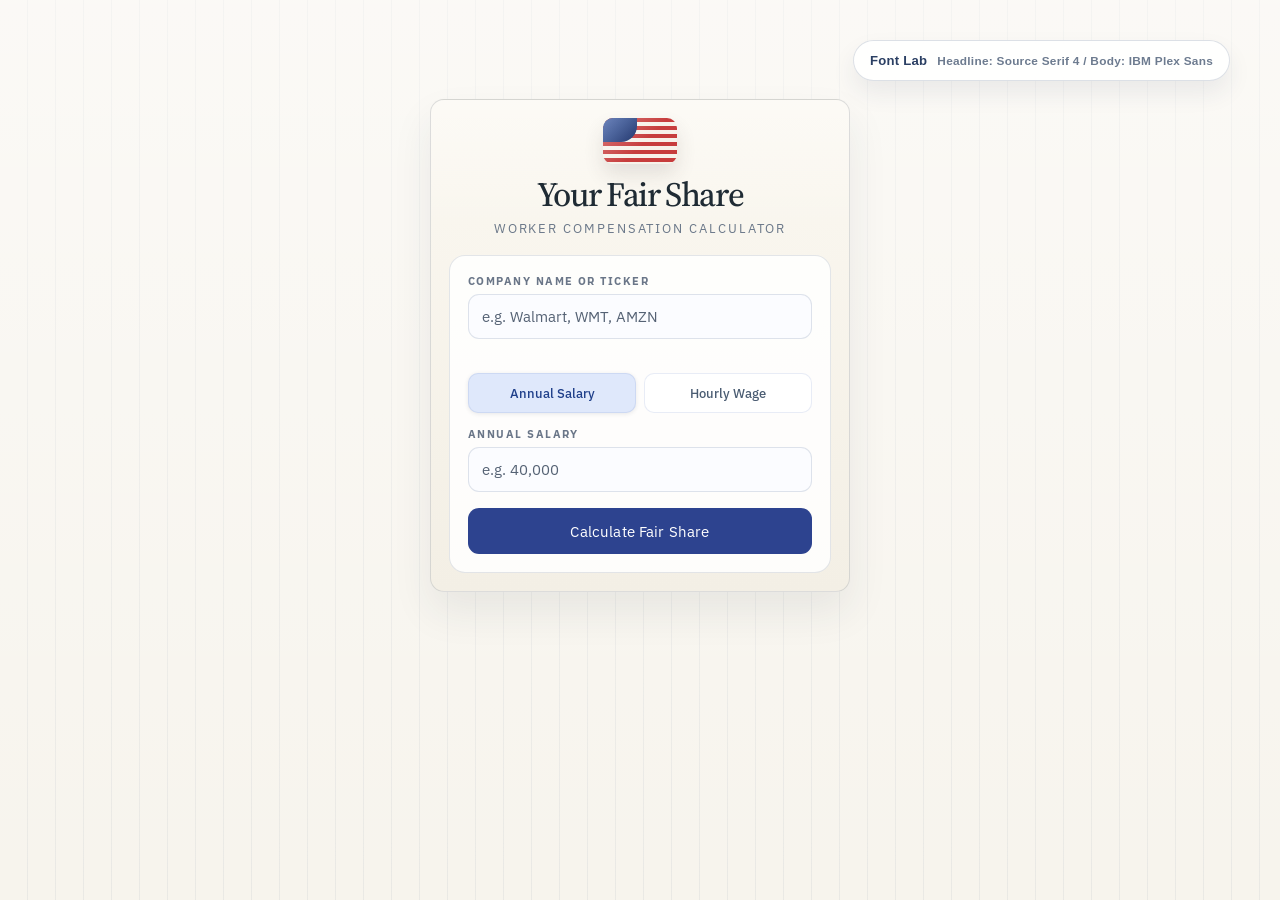
==== commit 39ace8dd: "Build functional design preview and update result copy" ====
--- a/design-preview.html
+++ b/design-preview.html
@@ -3,230 +3,1261 @@
 <head>
     <meta charset="UTF-8">
     <meta name="viewport" content="width=device-width, initial-scale=1.0">
-    <title>Your Fair Share — Design Options</title>
+    <title>Your Fair Share - CASPR-Inspired Studies</title>
+    <link rel="preconnect" href="https://fonts.googleapis.com">
+    <link rel="preconnect" href="https://fonts.gstatic.com" crossorigin>
+    <link href="https://fonts.googleapis.com/css2?family=Archivo:wght@400;500;600;700;800&family=Be+Vietnam+Pro:wght@400;500;600;700;800&family=Bricolage+Grotesque:wght@400;500;600;700;800&family=Chivo:wght@400;500;600;700;800&family=DM+Sans:wght@400;500;600;700;800&family=Epilogue:wght@400;500;600;700;800&family=Figtree:wght@400;500;600;700;800&family=Fraunces:opsz,wght@9..144,400;9..144,600;9..144,700&family=IBM+Plex+Sans:wght@400;500;600;700&family=Instrument+Sans:wght@400;500;600;700&family=Inter:wght@400;500;600;700;800&family=Lexend:wght@400;500;600;700;800&family=Manrope:wght@400;500;600;700;800&family=Montserrat:wght@400;500;600;700;800&family=Noto+Sans+Display:wght@400;500;600;700;800&family=Onest:wght@400;500;600;700;800&family=Outfit:wght@400;500;600;700;800&family=Plus+Jakarta+Sans:wght@400;500;600;700;800&family=Public+Sans:wght@400;500;600;700;800&family=Source+Serif+4:wght@400;600;700&family=Space+Grotesk:wght@400;500;600;700&family=Sora:wght@400;500;600;700;800&family=Syne:wght@400;500;600;700;800&family=Urbanist:wght@400;500;600;700;800&family=Work+Sans:wght@400;500;600;700;800&display=swap" rel="stylesheet">
     <style>
-        * { box-sizing: border-box; margin: 0; padding: 0; font-family: -apple-system, BlinkMacSystemFont, "Segoe UI", Roboto, sans-serif; }
-        body { background: #e8edf2; padding: 40px 20px 60px; }
-        .page-header { text-align: center; margin-bottom: 32px; }
-        .page-header h1 { font-size: 1.1em; color: #333; font-weight: 700; }
-        .page-header p { font-size: 0.8em; color: #999; margin-top: 4px; }
-        .designs { display: flex; gap: 36px; justify-content: center; flex-wrap: wrap; align-items: flex-start; }
-        .design-col { width: 400px; }
-        .design-label { text-align: center; font-size: 0.72em; font-weight: 700; text-transform: uppercase; letter-spacing: 0.12em; color: #999; margin-bottom: 10px; }
-        .share-btn { display: inline-flex; align-items: center; padding: 5px 12px; border-radius: 20px; font-size: 0.75em; font-weight: 600; margin-bottom: 4px; }
+        :root {
+            color-scheme: light;
+            --page-bg: #f7f4ed;
+            --page-grid: rgba(27, 44, 94, 0.06);
+            --page-text: #24303a;
+            --page-muted: #697786;
+            --frame-width: 420px;
+            --selected-heading-font: "Source Serif 4", serif;
+            --selected-body-font: "IBM Plex Sans", sans-serif;
+        }
+
+        * {
+            box-sizing: border-box;
+            margin: 0;
+            padding: 0;
+        }
+
+        body {
+            min-height: 100vh;
+            background:
+                linear-gradient(180deg, rgba(255, 255, 255, 0.5), rgba(255, 255, 255, 0)),
+                linear-gradient(90deg, transparent 0, transparent calc(100% - 1px), var(--page-grid) calc(100% - 1px)),
+                var(--page-bg);
+            background-size: auto, 28px 28px, auto;
+            color: var(--page-text);
+            font-family: var(--selected-body-font);
+            padding: 40px 20px 72px;
+        }
+
+        .toolbar {
+            position: sticky;
+            top: 16px;
+            z-index: 20;
+            display: flex;
+            justify-content: flex-end;
+            max-width: 1180px;
+            margin: 0 auto 18px;
+        }
+
+        .font-launcher {
+            display: inline-flex;
+            align-items: center;
+            gap: 10px;
+            padding: 12px 16px;
+            border: 1px solid rgba(41, 63, 103, 0.16);
+            border-radius: 999px;
+            background: rgba(255, 255, 255, 0.9);
+            color: #2b3f63;
+            font-size: 0.82rem;
+            font-weight: 700;
+            letter-spacing: 0.02em;
+            box-shadow: 0 12px 24px rgba(38, 55, 84, 0.08);
+            backdrop-filter: blur(14px);
+            cursor: pointer;
+        }
+
+        .font-launcher span:last-child {
+            color: #6d7b8f;
+            font-size: 0.74rem;
+            font-weight: 600;
+        }
+
+        .font-popover {
+            position: absolute;
+            top: calc(100% + 12px);
+            right: 0;
+            width: min(420px, calc(100vw - 28px));
+            border: 1px solid rgba(41, 63, 103, 0.14);
+            border-radius: 22px;
+            background: rgba(252, 249, 243, 0.98);
+            box-shadow: 0 24px 48px rgba(37, 54, 82, 0.15);
+            backdrop-filter: blur(20px);
+            padding: 18px;
+        }
+
+        .font-popover[hidden] {
+            display: none;
+        }
+
+        .font-popover-header {
+            display: flex;
+            justify-content: space-between;
+            gap: 12px;
+            align-items: flex-start;
+        }
+
+        .font-popover-title {
+            font-family: var(--selected-heading-font);
+            font-size: 1.2rem;
+            font-weight: 700;
+            letter-spacing: -0.03em;
+        }
+
+        .font-popover-copy {
+            margin-top: 4px;
+            color: #697786;
+            font-size: 0.82rem;
+            line-height: 1.55;
+        }
+
+        .font-close {
+            border: none;
+            background: transparent;
+            color: #758296;
+            font-size: 1.4rem;
+            line-height: 1;
+            cursor: pointer;
+        }
+
+        .font-targets {
+            display: inline-flex;
+            gap: 4px;
+            margin-top: 16px;
+            padding: 4px;
+            border-radius: 11px;
+            background: #dfe8fb;
+            border: 1px solid rgba(85, 110, 166, 0.14);
+        }
+
+        .font-target {
+            padding: 9px 14px;
+            border: none;
+            border-radius: 8px;
+            background: transparent;
+            color: #556476;
+            font-size: 0.8rem;
+            font-weight: 700;
+            cursor: pointer;
+        }
+
+        .font-target.active {
+            background: #ffffff;
+            color: #223141;
+            box-shadow: 0 1px 4px rgba(30, 41, 59, 0.08);
+        }
+
+        .font-current {
+            display: grid;
+            grid-template-columns: 1fr 1fr;
+            gap: 10px;
+            margin-top: 16px;
+        }
+
+        .font-current-card {
+            padding: 12px;
+            border: 1px solid rgba(70, 86, 112, 0.12);
+            border-radius: 14px;
+            background: rgba(255, 255, 255, 0.75);
+        }
+
+        .font-current-card .label {
+            color: #7a8795;
+            font-size: 0.68rem;
+            font-weight: 800;
+            letter-spacing: 0.14em;
+            text-transform: uppercase;
+        }
+
+        .font-current-card .value {
+            margin-top: 8px;
+            color: #223141;
+            font-size: 0.92rem;
+            font-weight: 700;
+            letter-spacing: -0.02em;
+        }
+
+        .font-preview {
+            margin-top: 16px;
+            padding: 14px;
+            border: 1px solid rgba(70, 86, 112, 0.12);
+            border-radius: 16px;
+            background: rgba(255, 255, 255, 0.74);
+        }
+
+        .font-preview-title {
+            font-family: var(--selected-heading-font);
+            font-size: 1.45rem;
+            font-weight: 700;
+            letter-spacing: -0.04em;
+        }
+
+        .font-preview-body {
+            margin-top: 8px;
+            color: #5e6e80;
+            font-family: var(--selected-body-font);
+            font-size: 0.9rem;
+            line-height: 1.6;
+        }
+
+        .font-grid {
+            display: grid;
+            grid-template-columns: repeat(2, minmax(0, 1fr));
+            gap: 10px;
+            margin-top: 16px;
+            max-height: 360px;
+            overflow-y: auto;
+            padding-right: 4px;
+        }
+
+        .font-option {
+            padding: 12px;
+            border: 1px solid rgba(70, 86, 112, 0.12);
+            border-radius: 14px;
+            background: rgba(255, 255, 255, 0.78);
+            text-align: left;
+            cursor: pointer;
+            transition: border-color 0.2s ease, transform 0.2s ease, box-shadow 0.2s ease;
+        }
+
+        .font-option.active {
+            border-color: #2d438f;
+            box-shadow: inset 0 0 0 1px #2d438f;
+        }
+
+        .font-option-name {
+            color: #213243;
+            font-size: 1rem;
+            font-weight: 700;
+            letter-spacing: -0.02em;
+        }
+
+        .font-option-meta {
+            margin-top: 4px;
+            color: #7b8898;
+            font-size: 0.72rem;
+            font-weight: 700;
+            letter-spacing: 0.08em;
+            text-transform: uppercase;
+        }
+
+        .font-option-sample {
+            margin-top: 8px;
+            color: #516171;
+            font-size: 0.82rem;
+            line-height: 1.45;
+        }
+
+        .font-actions {
+            display: flex;
+            justify-content: space-between;
+            align-items: center;
+            gap: 12px;
+            margin-top: 16px;
+        }
+
+        .font-actions-copy {
+            color: #758296;
+            font-size: 0.76rem;
+            line-height: 1.45;
+        }
+
+        .font-reset {
+            padding: 10px 12px;
+            border: 1px solid rgba(70, 86, 112, 0.14);
+            border-radius: 12px;
+            background: #ffffff;
+            color: #28384b;
+            font-size: 0.78rem;
+            font-weight: 700;
+            cursor: pointer;
+        }
+
+        .page-header {
+            max-width: 940px;
+            margin: 0 auto 36px;
+            text-align: center;
+        }
+
+        .page-header .eyebrow {
+            display: inline-block;
+            padding: 6px 12px;
+            border: 1px solid rgba(44, 70, 123, 0.16);
+            border-radius: 999px;
+            background: rgba(255, 255, 255, 0.72);
+            color: #52606f;
+            font-size: 0.7rem;
+            font-weight: 700;
+            letter-spacing: 0.16em;
+            text-transform: uppercase;
+        }
+
+        .page-header h1 {
+            margin-top: 16px;
+            font-family: var(--selected-heading-font);
+            font-size: clamp(2.3rem, 4vw, 3.4rem);
+            font-weight: 600;
+            letter-spacing: -0.03em;
+            line-height: 1.02;
+        }
+
+        .page-header p {
+            max-width: 700px;
+            margin: 14px auto 0;
+            color: var(--page-muted);
+            font-size: 0.95rem;
+            line-height: 1.7;
+        }
+
+        .designs {
+            display: grid;
+            grid-template-columns: repeat(auto-fit, minmax(320px, var(--frame-width)));
+            justify-content: center;
+            gap: 28px;
+            align-items: start;
+        }
+
+        .study {
+            width: 100%;
+        }
+
+        .study-label {
+            margin-bottom: 12px;
+            color: #7a8795;
+            font-size: 0.73rem;
+            font-weight: 800;
+            letter-spacing: 0.14em;
+            text-align: center;
+            text-transform: uppercase;
+        }
+
+        .phone {
+            position: relative;
+            overflow: hidden;
+            border-radius: 14px;
+            border: 1px solid var(--frame-border);
+            background: var(--shell-bg);
+            box-shadow: var(--shell-shadow);
+        }
+
+        .phone::before {
+            content: "";
+            position: absolute;
+            inset: 0;
+            pointer-events: none;
+            background: var(--shell-overlay);
+        }
+
+        .phone-inner {
+            position: relative;
+            padding: 18px;
+        }
+
+        .mini-brand {
+            margin-bottom: 18px;
+            text-align: center;
+        }
+
+        .flag-logo {
+            position: relative;
+            width: 74px;
+            height: 46px;
+            margin: 0 auto 14px;
+            border-radius: 10px;
+            background:
+                repeating-linear-gradient(
+                    180deg,
+                    #c73d3d 0 4px,
+                    #f7f2ea 4px 8px
+                );
+            box-shadow: 0 10px 20px rgba(61, 52, 47, 0.12);
+            overflow: hidden;
+        }
+
+        .flag-logo::before {
+            content: "";
+            position: absolute;
+            top: 0;
+            left: 0;
+            width: 34px;
+            height: 24px;
+            background:
+                linear-gradient(135deg, #264a9b 0%, #1a2f66 100%);
+            border-bottom-right-radius: 16px;
+        }
+
+        .flag-logo::after {
+            content: "";
+            position: absolute;
+            inset: 0;
+            background: linear-gradient(135deg, rgba(255,255,255,0.32), transparent 55%);
+        }
+
+        .mini-brand .kicker {
+            color: var(--brand-muted);
+            font-size: 0.68rem;
+            font-weight: 700;
+            letter-spacing: 0.18em;
+            text-transform: uppercase;
+        }
+
+        .mini-brand h2 {
+            margin-top: 10px;
+            font-family: var(--selected-heading-font);
+            color: var(--brand-ink);
+            font-size: 2rem;
+            font-weight: var(--brand-weight);
+            letter-spacing: var(--brand-track);
+            line-height: 0.95;
+        }
+
+        .mini-brand p {
+            margin-top: 10px;
+            color: var(--brand-muted);
+            font-size: 0.8rem;
+            letter-spacing: 0.15em;
+            text-transform: uppercase;
+        }
+
+        .control-stack {
+            display: flex;
+            flex-wrap: wrap;
+            justify-content: center;
+            gap: 10px;
+            margin-bottom: 18px;
+        }
+
+        .segmented {
+            display: inline-flex;
+            gap: 4px;
+            padding: 4px;
+            border-radius: 9px;
+            background: var(--segment-bg);
+            border: 1px solid var(--segment-border);
+        }
+
+        .segmented span {
+            display: inline-flex;
+            align-items: center;
+            justify-content: center;
+            min-height: 32px;
+            padding: 0 12px;
+            border-radius: 7px;
+            color: var(--segment-text);
+            font-size: 0.77rem;
+            font-weight: 600;
+            white-space: nowrap;
+        }
+
+        .segmented .active {
+            background: var(--segment-active-bg);
+            color: var(--segment-active-text);
+            box-shadow: var(--segment-active-shadow);
+        }
+
+        .panel,
+        .result-card,
+        .support-card {
+            border: 1px solid var(--card-border);
+            border-radius: var(--card-radius);
+            background: var(--card-bg);
+        }
+
+        .panel {
+            padding: 18px;
+        }
+
+        .fields {
+            display: grid;
+            gap: 12px;
+        }
+
+        .input-group {
+            position: relative;
+        }
+
+        .autocomplete-wrapper {
+            margin-bottom: 20px;
+        }
+
+        .currency-field::before {
+            content: "$";
+            position: absolute;
+            left: 14px;
+            top: calc(50% + 10px);
+            transform: translateY(-50%);
+            color: #556274;
+            font-size: 0.92rem;
+            font-weight: 500;
+            pointer-events: none;
+            z-index: 1;
+            opacity: 0;
+            transition: opacity 0.15s ease;
+        }
+
+        .field-label {
+            color: var(--label-text);
+            font-size: 0.7rem;
+            font-weight: 800;
+            letter-spacing: 0.13em;
+            text-transform: uppercase;
+        }
+
+        .field-value {
+            margin-top: 6px;
+            padding: 12px 13px;
+            border: 1px solid var(--input-border);
+            border-radius: var(--input-radius);
+            background: var(--input-bg);
+            color: var(--input-text);
+            font-family: var(--selected-body-font);
+            font-size: 0.93rem;
+            font-weight: 500;
+        }
+
+        .field-control {
+            width: 100%;
+            margin-top: 6px;
+            padding: 12px 13px;
+            border: 1px solid var(--input-border);
+            border-radius: var(--input-radius);
+            background: var(--input-bg);
+            color: var(--input-text);
+            font-family: var(--selected-body-font);
+            font-size: 0.93rem;
+            font-weight: 500;
+            outline: none;
+        }
+
+        .currency-field.has-value::before {
+            opacity: 1;
+        }
+
+        .currency-field .field-control {
+            padding-left: 13px;
+        }
+
+        .currency-field.has-value .field-control {
+            padding-left: 28px;
+        }
+
+        .field-control:focus {
+            border-color: rgba(45, 67, 143, 0.45);
+            box-shadow: 0 0 0 3px rgba(45, 67, 143, 0.08);
+        }
+
+        .field-control::placeholder {
+            color: #556274;
+            font-weight: 400;
+            opacity: 1;
+        }
+
+        .field-control[type="number"]::-webkit-outer-spin-button,
+        .field-control[type="number"]::-webkit-inner-spin-button {
+            -webkit-appearance: none;
+            margin: 0;
+        }
+
+        .field-control[type="number"] {
+            -moz-appearance: textfield;
+            appearance: textfield;
+        }
+
+        .toggle-container {
+            display: flex;
+            gap: 8px;
+            margin: 2px 0 2px;
+        }
+
+        .toggle-btn {
+            flex: 1;
+            min-height: 40px;
+            padding: 10px 12px;
+            border: 1px solid var(--segment-border);
+            border-radius: 10px;
+            background: #ffffff;
+            color: var(--segment-text);
+            font-family: var(--selected-body-font);
+            font-size: 0.84rem;
+            font-weight: 500;
+            cursor: pointer;
+        }
+
+        .toggle-btn.active {
+            background: #dfe8fb;
+            color: #1f3f8a;
+            box-shadow: var(--segment-active-shadow);
+        }
+
+        .row {
+            display: grid;
+            grid-template-columns: 1fr 1fr;
+            gap: 12px;
+        }
+
+        .hidden {
+            display: none !important;
+        }
+
+        #results {
+            display: grid;
+            gap: 14px;
+            margin-top: 16px;
+        }
+
+        .autocomplete-wrapper {
+            z-index: 5;
+        }
+
+        #ac-dropdown {
+            position: absolute;
+            top: calc(100% + 4px);
+            left: 0;
+            right: 0;
+            display: none;
+            max-height: 250px;
+            overflow-y: auto;
+            border: 1px solid var(--card-border);
+            border-radius: 12px;
+            background: rgba(255, 255, 255, 0.98);
+            box-shadow: 0 14px 28px rgba(36, 56, 75, 0.12);
+            backdrop-filter: blur(12px);
+        }
+
+        .ac-item {
+            display: flex;
+            justify-content: space-between;
+            gap: 10px;
+            padding: 11px 13px;
+            color: var(--body-text);
+            font-size: 0.84rem;
+            cursor: pointer;
+            border-bottom: 1px solid rgba(70, 86, 112, 0.08);
+        }
+
+        .ac-item:last-child {
+            border-bottom: none;
+        }
+
+        .ac-item:hover,
+        .ac-item.active {
+            background: rgba(223, 232, 251, 0.55);
+        }
+
+        .ac-item-name {
+            color: var(--headline-ink);
+        }
+
+        .ac-item-ticker {
+            color: var(--muted-text);
+            font-family: "IBM Plex Sans", sans-serif;
+            font-size: 0.76rem;
+            letter-spacing: 0.08em;
+            text-transform: uppercase;
+        }
+
+        .loading-panel {
+            margin-top: 14px;
+            padding: 12px 14px;
+            border: 1px solid var(--card-border);
+            border-radius: 14px;
+            background: rgba(255, 255, 255, 0.82);
+        }
+
+        .loading-track {
+            margin-top: 8px;
+            background: rgba(223, 232, 251, 0.75);
+            border-radius: 999px;
+            height: 6px;
+            overflow: hidden;
+        }
+
+        .cta {
+            margin-top: 16px;
+            width: 100%;
+            padding: 13px 16px;
+            border: none;
+            border-radius: var(--button-radius);
+            background: var(--button-bg);
+            color: var(--button-text);
+            font-family: var(--selected-body-font);
+            font-size: 0.96rem;
+            font-weight: 400;
+            letter-spacing: 0.01em;
+            text-align: center;
+        }
+
+        .results-block {
+            display: grid;
+            gap: 14px;
+            margin-top: 16px;
+        }
+
+        .result-card {
+            overflow: hidden;
+        }
+
+        .result-head {
+            padding: 16px 18px 12px;
+            border-bottom: 1px solid var(--rule-color);
+        }
+
+        .result-head .company {
+            color: var(--headline-ink);
+            font-family: var(--selected-heading-font);
+            font-size: 1.2rem;
+            font-weight: 700;
+        }
+
+        .result-head .meta {
+            margin-top: 4px;
+            color: var(--muted-text);
+            font-size: 0.72rem;
+            font-weight: 700;
+            letter-spacing: 0.14em;
+            text-transform: uppercase;
+        }
+
+        .result-section {
+            padding: 16px 18px;
+            border-bottom: 1px solid var(--rule-color);
+        }
+
+        .result-section:last-child {
+            border-bottom: none;
+        }
+
+        .result-copy {
+            color: var(--body-text);
+            font-size: 0.86rem;
+            line-height: 1.55;
+        }
+
+        .result-copy strong {
+            color: var(--headline-ink);
+            font-weight: 700;
+        }
+
+        .result-figure {
+            margin-top: 8px;
+            color: var(--figure-color);
+            font-family: var(--selected-heading-font);
+            font-size: 2rem;
+            font-weight: 700;
+            letter-spacing: -0.04em;
+        }
+
+        .result-link {
+            display: inline-block;
+            margin-top: 6px;
+            color: var(--link-color);
+            font-size: 0.77rem;
+            font-weight: 600;
+            text-decoration: none;
+        }
+
+        .support-card {
+            padding: 15px 16px;
+            color: var(--support-text);
+            font-size: 0.8rem;
+            line-height: 1.6;
+        }
+
+        .support-card strong {
+            color: var(--support-strong);
+        }
+
+        .metric-list {
+            display: grid;
+            gap: 7px;
+        }
+
+        .metric-item {
+            display: flex;
+            justify-content: space-between;
+            gap: 14px;
+            align-items: baseline;
+        }
+
+        .metric-item span:first-child {
+            color: var(--body-text);
+            font-size: 0.8rem;
+        }
+
+        .metric-item span:last-child {
+            color: var(--headline-ink);
+            font-size: 0.82rem;
+            font-weight: 700;
+        }
+
+        .share-row {
+            display: flex;
+            flex-wrap: wrap;
+            gap: 8px;
+            margin-top: 12px;
+        }
+
+        .share-pill {
+            padding: 7px 11px;
+            border: 1px solid var(--share-border);
+            border-radius: 999px;
+            background: var(--share-bg);
+            color: var(--share-text);
+            font-size: 0.74rem;
+            font-weight: 700;
+        }
+
+        .study-a {
+            --shell-bg: linear-gradient(180deg, #fbf8f1 0%, #f3efe5 100%);
+            --shell-overlay: linear-gradient(180deg, rgba(255, 255, 255, 0.35), transparent 26%);
+            --frame-border: rgba(60, 79, 106, 0.16);
+            --shell-shadow: 0 20px 40px rgba(43, 55, 68, 0.08);
+            --brand-ink: #1f2b34;
+            --brand-muted: #6b7889;
+            --brand-weight: 500;
+            --brand-track: -0.04em;
+            --segment-bg: #dfe8fb;
+            --segment-border: rgba(114, 139, 196, 0.16);
+            --segment-text: #4a5c72;
+            --segment-active-bg: #ffffff;
+            --segment-active-text: #243243;
+            --segment-active-shadow: 0 1px 4px rgba(30, 41, 59, 0.1);
+            --card-bg: rgba(255, 255, 255, 0.84);
+            --card-border: rgba(61, 81, 104, 0.14);
+            --card-radius: 16px;
+            --label-text: #718097;
+            --input-bg: rgba(251, 252, 255, 0.92);
+            --input-border: rgba(91, 113, 145, 0.18);
+            --input-radius: 11px;
+            --input-text: #233244;
+            --button-bg: #2d438f;
+            --button-text: #ffffff;
+            --button-radius: 11px;
+            --headline-ink: #1d2830;
+            --body-text: #516171;
+            --muted-text: #7b8797;
+            --rule-color: rgba(74, 95, 126, 0.12);
+            --figure-color: #233b87;
+            --link-color: #5168b5;
+            --support-text: #4d5c6d;
+            --support-strong: #223040;
+            --share-bg: rgba(255, 255, 255, 0.72);
+            --share-border: rgba(61, 81, 104, 0.16);
+            --share-text: #304357;
+        }
+
+        .study-a .mini-brand h2 {
+            font-size: calc(2rem + 2px);
+        }
+
+        .study-a .field-label,
+        .study-a #loadingLabel {
+            color: #6a7688;
+        }
+
+        .study-b {
+            --shell-bg:
+                linear-gradient(180deg, rgba(232, 239, 252, 0.7), rgba(232, 239, 252, 0) 26%),
+                #fbfcff;
+            --shell-overlay:
+                linear-gradient(90deg, transparent 0, transparent calc(100% - 1px), rgba(43, 88, 167, 0.06) calc(100% - 1px));
+            --frame-border: rgba(62, 87, 126, 0.14);
+            --shell-shadow: 0 22px 48px rgba(36, 58, 92, 0.08);
+            --brand-ink: #13233a;
+            --brand-muted: #60748b;
+            --brand-weight: 800;
+            --brand-track: -0.05em;
+            --segment-bg: #e3ebfb;
+            --segment-border: rgba(75, 111, 175, 0.16);
+            --segment-text: #546476;
+            --segment-active-bg: #173d8d;
+            --segment-active-text: #ffffff;
+            --segment-active-shadow: none;
+            --card-bg: #ffffff;
+            --card-border: rgba(64, 90, 126, 0.13);
+            --card-radius: 14px;
+            --label-text: #6e7f91;
+            --input-bg: #f6f9ff;
+            --input-border: rgba(59, 101, 177, 0.18);
+            --input-radius: 10px;
+            --input-text: #12243c;
+            --button-bg: linear-gradient(135deg, #163a87 0%, #2f61c5 100%);
+            --button-text: #ffffff;
+            --button-radius: 10px;
+            --headline-ink: #152335;
+            --body-text: #506274;
+            --muted-text: #7f8b9c;
+            --rule-color: rgba(72, 95, 130, 0.11);
+            --figure-color: #174392;
+            --link-color: #1c56ba;
+            --support-text: #495f74;
+            --support-strong: #13233a;
+            --share-bg: #f3f6fc;
+            --share-border: rgba(62, 87, 126, 0.12);
+            --share-text: #28405c;
+        }
+
+        .study-c {
+            --shell-bg:
+                radial-gradient(circle at top left, rgba(161, 192, 171, 0.16), transparent 34%),
+                linear-gradient(180deg, #f7f3ea 0%, #f2ede1 100%);
+            --shell-overlay: linear-gradient(180deg, rgba(255, 255, 255, 0.3), transparent 24%);
+            --frame-border: rgba(97, 102, 76, 0.18);
+            --shell-shadow: 0 18px 36px rgba(57, 61, 41, 0.09);
+            --brand-ink: #243022;
+            --brand-muted: #76816b;
+            --brand-weight: 600;
+            --brand-track: -0.035em;
+            --segment-bg: #e7ecdf;
+            --segment-border: rgba(118, 129, 107, 0.16);
+            --segment-text: #5f6858;
+            --segment-active-bg: #fcfcf7;
+            --segment-active-text: #273125;
+            --segment-active-shadow: 0 1px 3px rgba(64, 72, 47, 0.08);
+            --card-bg: rgba(255, 252, 246, 0.9);
+            --card-border: rgba(98, 103, 76, 0.15);
+            --card-radius: 18px;
+            --label-text: #7d866f;
+            --input-bg: #fbfaf5;
+            --input-border: rgba(118, 129, 107, 0.19);
+            --input-radius: 12px;
+            --input-text: #283224;
+            --button-bg: #6b7d58;
+            --button-text: #ffffff;
+            --button-radius: 12px;
+            --headline-ink: #253022;
+            --body-text: #586453;
+            --muted-text: #8b927d;
+            --rule-color: rgba(118, 129, 107, 0.14);
+            --figure-color: #4f6740;
+            --link-color: #587548;
+            --support-text: #55614f;
+            --support-strong: #263023;
+            --share-bg: rgba(248, 248, 241, 0.86);
+            --share-border: rgba(98, 103, 76, 0.14);
+            --share-text: #455140;
+        }
+
+        @media (max-width: 720px) {
+            body {
+                padding-left: 14px;
+                padding-right: 14px;
+            }
+
+            .toolbar {
+                top: 10px;
+                justify-content: center;
+            }
+
+            .font-popover {
+                right: 50%;
+                transform: translateX(50%);
+            }
+
+            .font-grid {
+                grid-template-columns: 1fr;
+            }
+
+            .phone-inner {
+                padding: 15px;
+            }
+
+            .mini-brand h2 {
+                font-size: 1.8rem;
+            }
+
+            .study-a .mini-brand h2 {
+                font-size: calc(1.8rem + 2px);
+            }
+        }
     </style>
 </head>
 <body>
-
-<div class="page-header">
-    <h1>Your Fair Share — Design Options</h1>
-    <p>3 visual directions, same content &nbsp;·&nbsp; Amazon worker, $45,000/year</p>
-</div>
-
-<div class="designs">
-
-<!-- ══ A: BOLD / EDITORIAL ══ -->
-<div class="design-col">
-    <p class="design-label">A — Bold / Editorial</p>
-    <div style="background:#0a1628; border-radius:16px; overflow:hidden;">
-
-        <!-- header -->
-        <div style="padding:26px 28px 20px; text-align:center; border-bottom:1px solid #1a2e45;">
-            <div style="font-size:2.2em; margin-bottom:8px;">🇺🇸</div>
-            <div style="color:#fff; font-size:1.6em; font-weight:900; letter-spacing:-0.03em;">Your Fair Share</div>
-            <div style="color:#4a7fa5; font-size:0.75em; text-transform:uppercase; letter-spacing:0.12em; margin-top:5px;">Live Corporate Wealth Analysis</div>
-        </div>
-
-        <!-- input -->
-        <div style="background:#111f33; margin:16px; border-radius:12px; padding:20px;">
-            <div style="color:#4a7fa5; font-size:0.7em; text-transform:uppercase; letter-spacing:0.08em; margin-bottom:5px;">Company Name or Ticker</div>
-            <div style="background:#0a1628; border:1px solid #1e3448; border-radius:6px; padding:10px 12px; color:#fff; font-size:0.9em; margin-bottom:14px;">Amazon</div>
-            <div style="color:#4a7fa5; font-size:0.7em; text-transform:uppercase; letter-spacing:0.08em; margin-bottom:5px;">Annual Salary ($)</div>
-            <div style="background:#0a1628; border:1px solid #1e3448; border-radius:6px; padding:10px 12px; color:#fff; font-size:0.9em; margin-bottom:14px;">45,000</div>
-            <div style="background:#0070f3; color:#fff; border-radius:6px; padding:13px; text-align:center; font-weight:700; font-size:1em;">Calculate Your Fair Share</div>
-        </div>
-
-        <!-- results -->
-        <div style="background:#111f33; margin:0 16px 16px; border-radius:12px; overflow:hidden;">
-            <!-- company -->
-            <div style="padding:16px 20px; border-bottom:1px solid #1a2e45;">
-                <div style="color:#fff; font-size:1.1em; font-weight:800;">Amazon</div>
-                <div style="color:#4a7fa5; font-size:0.7em; text-transform:uppercase; letter-spacing:0.05em; margin-top:2px;">1,500,000 employees</div>
+    <div class="toolbar">
+        <button class="font-launcher" id="fontLauncher" type="button" aria-expanded="false" aria-controls="fontPopover">
+            Font Lab
+            <span id="fontLauncherLabel">Headline: Source Serif 4 / Body: IBM Plex Sans</span>
+        </button>
+        <div class="font-popover" id="fontPopover" hidden>
+            <div class="font-popover-header">
+                <div>
+                    <div class="font-popover-title">25-font popover</div>
+                    <div class="font-popover-copy">Pick a headline font and a body font, and the choice will update all three studies immediately.</div>
+                </div>
+                <button class="font-close" id="fontClose" type="button" aria-label="Close font picker">&times;</button>
             </div>
-            <!-- net income -->
-            <div style="padding:18px 20px; border-bottom:1px solid #1a2e45;">
-                <p style="color:#8aa8c0; font-size:0.85em; margin-bottom:6px;">If you got to keep your fair share of what <strong style="color:#fff;">Amazon</strong> said they made, <strong style="color:#fff;">$50B</strong>, your salary would be</p>
-                <div style="font-size:1.9em; font-weight:900; color:#4caf50;">$78,333</div>
-                <a href="#" style="font-size:0.75em; color:#4a7fa5; display:block; margin-top:5px;">How was this calculated?</a>
+
+            <div class="font-targets" id="fontTargets">
+                <button class="font-target active" type="button" data-target="heading">Headline font</button>
+                <button class="font-target" type="button" data-target="body">Body font</button>
             </div>
-            <!-- ebitda -->
-            <div style="padding:18px 20px; border-bottom:1px solid #1a2e45;">
-                <p style="color:#8aa8c0; font-size:0.85em; margin-bottom:6px;">If you got to keep your fair share of what <strong style="color:#fff;">Amazon</strong> actually made, <strong style="color:#fff;">$75B</strong>, your salary would be</p>
-                <div style="font-size:1.9em; font-weight:900; color:#4a9eff;">$95,000</div>
-                <a href="#" style="font-size:0.75em; color:#4a7fa5; display:block; margin-top:5px;">How was this calculated?</a>
+
+            <div class="font-current">
+                <div class="font-current-card">
+                    <div class="label">Headline</div>
+                    <div class="value" id="currentHeadingLabel">Source Serif 4</div>
+                </div>
+                <div class="font-current-card">
+                    <div class="label">Body</div>
+                    <div class="value" id="currentBodyLabel">IBM Plex Sans</div>
+                </div>
             </div>
-            <!-- bottom -->
-            <div style="padding:16px 20px; border-bottom:1px solid #1a2e45;">
-                <p style="color:#8aa8c0; font-size:0.82em; margin-bottom:4px;"><strong style="color:#fff;">Amazon</strong> kept <strong style="color:#e63946;">$50,000</strong> from you.</p>
-                <p style="color:#8aa8c0; font-size:0.82em; margin-bottom:4px;"><strong style="color:#fff;">The federal government</strong> kept <strong style="color:#fff;">$4,320</strong> in income tax.</p>
-                <p style="color:#4a7fa5; font-size:0.75em; margin-bottom:6px;">Tax brackets are progressive — only the $X above $Y is taxed at the top rate. The rest is taxed at lower rates.</p>
-                <a href="#" style="font-size:0.75em; color:#4a7fa5;">How are these calculated?</a>
+
+            <div class="font-preview">
+                <div class="font-preview-title">Your Fair Share</div>
+                <div class="font-preview-body">This preview uses your current headline and body choices before they flow through every variation below.</div>
             </div>
-            <!-- coop -->
-            <div style="padding:14px 20px; background:#0c2218; border-bottom:1px solid #1a2e45; font-size:0.78em; color:#66bb6a; line-height:1.6;">
-                <strong>Want to work somewhere you actually share in the profits?</strong> Worker-owned companies and ESOPs share ownership — and profits — with employees. <a href="#" style="color:#81c784;">Find a worker co-op near you</a> or <a href="#" style="color:#81c784;">learn about ESOPs</a>.
-            </div>
-            <!-- share -->
-            <div style="padding:14px 20px 18px;">
-                <div style="font-size:0.72em; color:#4a7fa5; margin-bottom:8px;">Share your result:</div>
-                <div style="display:flex; gap:6px; flex-wrap:wrap;">
-                    <span class="share-btn" style="background:#000;color:#fff;">𝕏 Post</span>
-                    <span class="share-btn" style="background:#1877f2;color:#fff;">f Facebook</span>
-                    <span class="share-btn" style="background:#25d366;color:#fff;">💬 WhatsApp</span>
-                    <span class="share-btn" style="background:#ff4500;color:#fff;">👾 Reddit</span>
-                    <span class="share-btn" style="background:#555;color:#fff;">✉ Text</span>
-                </div>
+
+            <div class="font-grid" id="fontGrid"></div>
+
+            <div class="font-actions">
+                <div class="font-actions-copy">Tip: use a louder headline font with a calmer body font. The active target controls which one you are editing.</div>
+                <button class="font-reset" id="fontReset" type="button">Reset defaults</button>
             </div>
         </div>
     </div>
-</div>
-
-<!-- ══ B: CLEAN / REFINED ══ -->
-<div class="design-col">
-    <p class="design-label">B — Clean / Refined</p>
-    <div style="background:#f5f7f9; border-radius:16px; padding:24px;">
-
-        <!-- header -->
-        <div style="text-align:center; margin-bottom:20px;">
-            <div style="font-size:2em; margin-bottom:8px;">🇺🇸</div>
-            <div style="color:#1a1a1a; font-size:1.55em; font-weight:800; letter-spacing:-0.02em;">Your Fair Share</div>
-            <div style="color:#888; font-size:0.78em; margin-top:4px;">Live Corporate Wealth Analysis</div>
-        </div>
-
-        <!-- input -->
-        <div style="background:#fff; border-radius:12px; box-shadow:0 2px 10px rgba(0,0,0,0.06); padding:22px; margin-bottom:20px;">
-            <label style="display:block; font-size:0.82em; font-weight:600; color:#444; margin-bottom:7px;">Company Name or Ticker</label>
-            <div style="padding:10px 12px; border:1px solid #ddd; border-radius:6px; font-size:0.9em; color:#333; margin-bottom:14px;">Amazon</div>
-            <label style="display:block; font-size:0.82em; font-weight:600; color:#444; margin-bottom:7px;">Annual Salary ($)</label>
-            <div style="padding:10px 12px; border:1px solid #ddd; border-radius:6px; font-size:0.9em; color:#333; margin-bottom:14px;">45,000</div>
-            <div style="background:#0070f3; color:#fff; border-radius:6px; padding:14px; text-align:center; font-weight:700; font-size:1.05em;">Calculate Your Fair Share</div>
-        </div>
-
-        <!-- results -->
-        <div style="background:#fff; border-radius:12px; box-shadow:0 2px 10px rgba(0,0,0,0.06); overflow:hidden;">
-            <!-- company -->
-            <div style="padding:16px 22px; border-bottom:1px solid #f0f0f0; display:flex; align-items:center; gap:12px;">
-                <div style="width:42px; height:42px; background:#f5f5f5; border-radius:8px; display:flex; align-items:center; justify-content:center; font-size:1.3em; flex-shrink:0; border:1px solid #eee;">📦</div>
-                <div>
-                    <div style="color:#1a1a1a; font-size:1.1em; font-weight:700;">Amazon</div>
-                    <div style="color:#aaa; font-size:0.7em; text-transform:uppercase; letter-spacing:0.05em; margin-top:2px;">1,500,000 employees</div>
+
+    <div class="designs">
+        <article class="study study-a">
+            <div class="phone">
+                <div class="phone-inner">
+                    <header class="mini-brand">
+                        <div class="flag-logo" aria-hidden="true"></div>
+                        <h2>Your Fair Share</h2>
+                        <p>Worker compensation calculator</p>
+                    </header>
+
+                    <section class="panel">
+                        <div class="fields">
+                            <div class="input-group autocomplete-wrapper">
+                                <div class="field-label">Company name or ticker</div>
+                                <input class="field-control" type="text" id="company" placeholder="e.g. Walmart, WMT, AMZN" autocomplete="off">
+                                <div id="ac-dropdown"></div>
+                            </div>
+                            <div class="toggle-container">
+                                <button id="annualToggle" class="toggle-btn active" type="button">Annual Salary</button>
+                                <button id="hourlyToggle" class="toggle-btn" type="button">Hourly Wage</button>
+                            </div>
+                            <div id="salaryInputs">
+                                <div class="input-group currency-field">
+                                    <div class="field-label">Annual salary</div>
+                                    <input class="field-control" type="text" inputmode="numeric" id="annualSalary" placeholder="e.g. 40,000">
+                                </div>
+                            </div>
+                            <div id="hourlyInputs" class="hidden">
+                                <div class="input-group currency-field">
+                                    <div class="field-label">Hourly wage</div>
+                                    <input class="field-control" type="text" inputmode="decimal" id="hourlyWage" placeholder="15.00">
+                                </div>
+                                <div class="row" style="margin-top:12px;">
+                                    <div class="input-group">
+                                        <div class="field-label">Hours / week</div>
+                                        <input class="field-control" type="number" id="hoursPerWeek" value="40">
+                                    </div>
+                                    <div class="input-group">
+                                        <div class="field-label">Weeks / year</div>
+                                        <input class="field-control" type="number" id="weeksWorked" value="52">
+                                    </div>
+                                </div>
+                            </div>
+                        </div>
+                        <button class="cta" id="calculateBtn" type="button">Calculate Fair Share</button>
+
+                        <div id="loadingMsg" class="loading-panel hidden">
+                            <p id="loadingLabel" style="margin:0; text-align:center; font-size:0.78rem;">Querying SEC filings...</p>
+                            <div class="loading-track">
+                                <div id="loadingBar" style="height:100%; width:0%; background:linear-gradient(90deg,#2d438f,#6d83d7); border-radius:999px; transition:width 0.4s ease;"></div>
+                            </div>
+                        </div>
+                    </section>
+
+                    <div id="results" class="hidden"></div>
                 </div>
             </div>
-            <!-- net income -->
-            <div style="padding:18px 22px; border-bottom:1px solid #f5f5f5;">
-                <p style="font-size:0.85em; color:#444; margin-bottom:6px;">If you got to keep your fair share of what <strong>Amazon</strong> said they made, <strong>$50B</strong>, your salary would be</p>
-                <div style="font-size:1.85em; font-weight:800; color:#1b5e20;">$78,333</div>
-                <a href="#" style="font-size:0.75em; color:#1565c0; display:block; margin-top:5px;">How was this calculated?</a>
-            </div>
-            <!-- ebitda -->
-            <div style="padding:18px 22px; border-bottom:1px solid #f5f5f5;">
-                <p style="font-size:0.85em; color:#444; margin-bottom:6px;">If you got to keep your fair share of what <strong>Amazon</strong> actually made, <strong>$75B</strong>, your salary would be</p>
-                <div style="font-size:1.85em; font-weight:800; color:#0d47a1;">$95,000</div>
-                <a href="#" style="font-size:0.75em; color:#1565c0; display:block; margin-top:5px;">How was this calculated?</a>
-            </div>
-            <!-- bottom -->
-            <div style="padding:16px 22px; border-bottom:1px solid #f5f5f5;">
-                <p style="font-size:0.85em; color:#333; margin-bottom:4px;"><strong>Amazon</strong> kept <strong>$50,000</strong> from you.</p>
-                <p style="font-size:0.85em; color:#333; margin-bottom:4px;"><strong>The federal government</strong> kept <strong>$4,320</strong> in income tax.</p>
-                <p style="font-size:0.75em; color:#888; margin-bottom:6px;">Tax brackets are progressive — only the $X above $Y is taxed at the top rate. The rest is taxed at lower rates.</p>
-                <a href="#" style="font-size:0.75em; color:#1565c0;">How are these calculated?</a>
-                <p style="font-size:0.72em; color:#bbb; margin-top:6px;">Sources: employees: Wikipedia · profit: SEC EDGAR · EBITDA: SEC EDGAR</p>
-            </div>
-            <!-- coop -->
-            <div style="padding:14px 22px; background:#f0f7f0; border-bottom:1px solid #f0f0f0; font-size:0.78em; color:#2e7d32; line-height:1.6;">
-                <strong>Want to work somewhere you actually share in the profits?</strong> Worker-owned companies and ESOPs share ownership — and profits — with employees. <a href="#" style="color:#1b5e20;">Find a worker co-op near you</a> or <a href="#" style="color:#1b5e20;">learn about ESOPs</a>.
-            </div>
-            <!-- share -->
-            <div style="padding:14px 22px 18px;">
-                <div style="font-size:0.72em; color:#aaa; margin-bottom:8px;">Share your result:</div>
-                <div style="display:flex; gap:6px; flex-wrap:wrap;">
-                    <span class="share-btn" style="background:#000;color:#fff;">𝕏 Post</span>
-                    <span class="share-btn" style="background:#1877f2;color:#fff;">f Facebook</span>
-                    <span class="share-btn" style="background:#25d366;color:#fff;">💬 WhatsApp</span>
-                    <span class="share-btn" style="background:#ff4500;color:#fff;">👾 Reddit</span>
-                    <span class="share-btn" style="background:#555;color:#fff;">✉ Text</span>
-                </div>
-            </div>
-        </div>
+        </article>
+
     </div>
-</div>
-
-<!-- ══ C: WARM / POPULIST ══ -->
-<div class="design-col">
-    <p class="design-label">C — Warm / Populist</p>
-    <div style="background:#fffbf5; border-radius:16px; overflow:hidden; border:1px solid #ede0d0;">
-
-        <!-- header -->
-        <div style="text-align:center; padding:26px 24px 20px; background:#fff; border-bottom:1px solid #ede0d0;">
-            <div style="font-size:2em; margin-bottom:8px;">🇺🇸</div>
-            <div style="color:#1a0a00; font-size:1.55em; font-weight:900; letter-spacing:-0.02em;">Your Fair Share</div>
-            <div style="color:#a0785a; font-size:0.78em; margin-top:4px;">Live Corporate Wealth Analysis</div>
-        </div>
-
-        <!-- input -->
-        <div style="background:#fff; margin:16px; border-radius:12px; border:1px solid #ede0d0; padding:20px;">
-            <label style="display:block; font-size:0.82em; font-weight:600; color:#7c4a00; margin-bottom:7px;">Company Name or Ticker</label>
-            <div style="padding:10px 12px; border:1px solid #e0c8b0; border-radius:6px; font-size:0.9em; color:#333; margin-bottom:14px; background:#fffbf5;">Amazon</div>
-            <label style="display:block; font-size:0.82em; font-weight:600; color:#7c4a00; margin-bottom:7px;">Annual Salary ($)</label>
-            <div style="padding:10px 12px; border:1px solid #e0c8b0; border-radius:6px; font-size:0.9em; color:#333; margin-bottom:14px; background:#fffbf5;">45,000</div>
-            <div style="background:#b45309; color:#fff; border-radius:8px; padding:14px; text-align:center; font-weight:700; font-size:1.05em;">Calculate Your Fair Share</div>
-        </div>
-
-        <!-- results -->
-        <div style="margin:0 16px 16px; border-radius:12px; border:1px solid #ede0d0; overflow:hidden; background:#fff;">
-            <!-- company -->
-            <div style="padding:16px 18px; border-bottom:1px solid #ede0d0;">
-                <div style="color:#1a0a00; font-size:1.15em; font-weight:800;">Amazon</div>
-                <div style="color:#a0785a; font-size:0.72em; margin-top:2px;">1,500,000 employees</div>
-            </div>
-            <!-- net income -->
-            <div style="padding:18px; border-bottom:1px solid #ede0d0;">
-                <p style="font-size:0.85em; color:#5a3a1a; margin-bottom:6px;">If you got to keep your fair share of what <strong>Amazon</strong> said they made, <strong>$50B</strong>, your salary would be</p>
-                <div style="font-size:1.85em; font-weight:900; color:#15803d;">$78,333</div>
-                <a href="#" style="font-size:0.75em; color:#b45309; display:block; margin-top:5px;">How was this calculated?</a>
-            </div>
-            <!-- ebitda -->
-            <div style="padding:18px; border-bottom:1px solid #ede0d0;">
-                <p style="font-size:0.85em; color:#5a3a1a; margin-bottom:6px;">If you got to keep your fair share of what <strong>Amazon</strong> actually made, <strong>$75B</strong>, your salary would be</p>
-                <div style="font-size:1.85em; font-weight:900; color:#b45309;">$95,000</div>
-                <a href="#" style="font-size:0.75em; color:#b45309; display:block; margin-top:5px;">How was this calculated?</a>
-            </div>
-            <!-- bottom -->
-            <div style="padding:16px 18px; border-bottom:1px solid #ede0d0;">
-                <p style="font-size:0.85em; color:#5a3a1a; margin-bottom:4px;"><strong>Amazon</strong> kept <strong>$50,000</strong> from you.</p>
-                <p style="font-size:0.85em; color:#5a3a1a; margin-bottom:4px;"><strong>The federal government</strong> kept <strong>$4,320</strong> in income tax.</p>
-                <p style="font-size:0.75em; color:#a0785a; margin-bottom:6px;">Tax brackets are progressive — only the $X above $Y is taxed at the top rate. The rest is taxed at lower rates.</p>
-                <a href="#" style="font-size:0.75em; color:#b45309;">How are these calculated?</a>
-            </div>
-            <!-- coop -->
-            <div style="padding:14px 18px; background:#f0faf0; border-bottom:1px solid #ede0d0; border-left:4px solid #16a34a; font-size:0.78em; color:#166534; line-height:1.6;">
-                <strong>Want to work somewhere you actually share in the profits?</strong> Worker-owned companies and ESOPs share ownership — and profits — with employees. <a href="#" style="color:#166534;">Find a worker co-op near you</a> or <a href="#" style="color:#166534;">learn about ESOPs</a>.
-            </div>
-            <!-- share -->
-            <div style="padding:14px 18px 18px;">
-                <div style="font-size:0.72em; color:#a0785a; margin-bottom:8px;">Share your result:</div>
-                <div style="display:flex; gap:6px; flex-wrap:wrap;">
-                    <span class="share-btn" style="background:#1a0a00;color:#fff;">𝕏 Post</span>
-                    <span class="share-btn" style="background:#1877f2;color:#fff;">f Facebook</span>
-                    <span class="share-btn" style="background:#25d366;color:#fff;">💬 WhatsApp</span>
-                    <span class="share-btn" style="background:#ff4500;color:#fff;">👾 Reddit</span>
-                    <span class="share-btn" style="background:#7c4a00;color:#fff;">✉ Text</span>
-                </div>
-            </div>
-        </div>
-    </div>
-</div>
-
-</div><!-- /designs -->
+
+    <script>
+        const FONT_OPTIONS = [
+            { name: "Inter", stack: "\"Inter\", sans-serif", category: "Neo-grotesk" },
+            { name: "Manrope", stack: "\"Manrope\", sans-serif", category: "Geometric" },
+            { name: "Space Grotesk", stack: "\"Space Grotesk\", sans-serif", category: "Display sans" },
+            { name: "Plus Jakarta Sans", stack: "\"Plus Jakarta Sans\", sans-serif", category: "UI sans" },
+            { name: "DM Sans", stack: "\"DM Sans\", sans-serif", category: "Grotesk" },
+            { name: "Outfit", stack: "\"Outfit\", sans-serif", category: "Round geometric" },
+            { name: "Urbanist", stack: "\"Urbanist\", sans-serif", category: "Clean sans" },
+            { name: "Archivo", stack: "\"Archivo\", sans-serif", category: "Sharp sans" },
+            { name: "Bricolage Grotesque", stack: "\"Bricolage Grotesque\", sans-serif", category: "Expressive sans" },
+            { name: "Instrument Sans", stack: "\"Instrument Sans\", sans-serif", category: "Contemporary sans" },
+            { name: "Public Sans", stack: "\"Public Sans\", sans-serif", category: "Civic sans" },
+            { name: "Syne", stack: "\"Syne\", sans-serif", category: "Art display" },
+            { name: "Sora", stack: "\"Sora\", sans-serif", category: "Tech sans" },
+            { name: "IBM Plex Sans", stack: "\"IBM Plex Sans\", sans-serif", category: "System sans" },
+            { name: "Work Sans", stack: "\"Work Sans\", sans-serif", category: "Editorial sans" },
+            { name: "Noto Sans Display", stack: "\"Noto Sans Display\", sans-serif", category: "Display sans" },
+            { name: "Figtree", stack: "\"Figtree\", sans-serif", category: "Friendly sans" },
+            { name: "Be Vietnam Pro", stack: "\"Be Vietnam Pro\", sans-serif", category: "Modern sans" },
+            { name: "Onest", stack: "\"Onest\", sans-serif", category: "Minimal sans" },
+            { name: "Chivo", stack: "\"Chivo\", sans-serif", category: "Strong sans" },
+            { name: "Montserrat", stack: "\"Montserrat\", sans-serif", category: "Urban sans" },
+            { name: "Epilogue", stack: "\"Epilogue\", sans-serif", category: "Structured sans" },
+            { name: "Lexend", stack: "\"Lexend\", sans-serif", category: "Readable sans" },
+            { name: "Fraunces", stack: "\"Fraunces\", serif", category: "Soft serif" },
+            { name: "Source Serif 4", stack: "\"Source Serif 4\", serif", category: "Editorial serif" }
+        ];
+
+        const root = document.documentElement;
+        const fontLauncher = document.getElementById("fontLauncher");
+        const fontLauncherLabel = document.getElementById("fontLauncherLabel");
+        const fontPopover = document.getElementById("fontPopover");
+        const fontClose = document.getElementById("fontClose");
+        const fontTargets = Array.from(document.querySelectorAll(".font-target"));
+        const fontGrid = document.getElementById("fontGrid");
+        const currentHeadingLabel = document.getElementById("currentHeadingLabel");
+        const currentBodyLabel = document.getElementById("currentBodyLabel");
+        const fontReset = document.getElementById("fontReset");
+
+        const defaults = {
+            heading: FONT_OPTIONS.find((font) => font.name === "Source Serif 4"),
+            body: FONT_OPTIONS.find((font) => font.name === "IBM Plex Sans")
+        };
+
+        const state = {
+            target: "heading",
+            heading: defaults.heading,
+            body: defaults.body
+        };
+
+        function updateFontLabels() {
+            currentHeadingLabel.textContent = state.heading.name;
+            currentHeadingLabel.style.fontFamily = state.heading.stack;
+            currentBodyLabel.textContent = state.body.name;
+            currentBodyLabel.style.fontFamily = state.body.stack;
+            fontLauncherLabel.textContent = `Headline: ${state.heading.name} / Body: ${state.body.name}`;
+        }
+
+        function applyFonts() {
+            root.style.setProperty("--selected-heading-font", state.heading.stack);
+            root.style.setProperty("--selected-body-font", state.body.stack);
+            updateFontLabels();
+        }
+
+        function renderFontGrid() {
+            fontGrid.innerHTML = "";
+
+            FONT_OPTIONS.forEach((font) => {
+                const button = document.createElement("button");
+                button.type = "button";
+                button.className = "font-option";
+                button.style.fontFamily = font.stack;
+                if (state[state.target].name === font.name) {
+                    button.classList.add("active");
+                }
+
+                button.innerHTML = `
+                    <div class="font-option-name" style="font-family:${font.stack};">${font.name}</div>
+                    <div class="font-option-meta">${font.category}</div>
+                    <div class="font-option-sample" style="font-family:${font.stack};">Fair wages should look this good.</div>
+                `;
+
+                button.addEventListener("click", () => {
+                    state[state.target] = font;
+                    applyFonts();
+                    renderFontGrid();
+                });
+
+                fontGrid.appendChild(button);
+            });
+        }
+
+        function setTarget(target) {
+            state.target = target;
+            fontTargets.forEach((button) => {
+                button.classList.toggle("active", button.dataset.target === target);
+            });
+            renderFontGrid();
+        }
+
+        function togglePopover(forceOpen) {
+            const shouldOpen = typeof forceOpen === "boolean" ? forceOpen : fontPopover.hidden;
+            fontPopover.hidden = !shouldOpen;
+            fontLauncher.setAttribute("aria-expanded", String(shouldOpen));
+        }
+
+        function syncCurrencyFields() {
+            document.querySelectorAll(".currency-field .field-control").forEach((input) => {
+                const wrapper = input.closest(".currency-field");
+                if (!wrapper) return;
+                const hasValue = String(input.value || "").trim() !== "";
+                wrapper.classList.toggle("has-value", hasValue);
+            });
+        }
+
+        fontLauncher.addEventListener("click", () => togglePopover());
+        fontClose.addEventListener("click", () => togglePopover(false));
+
+        fontTargets.forEach((button) => {
+            button.addEventListener("click", () => setTarget(button.dataset.target));
+        });
+
+        fontReset.addEventListener("click", () => {
+            state.heading = defaults.heading;
+            state.body = defaults.body;
+            applyFonts();
+            renderFontGrid();
+        });
+
+        document.addEventListener("click", (event) => {
+            if (fontPopover.hidden) return;
+            if (fontPopover.contains(event.target) || fontLauncher.contains(event.target)) return;
+            togglePopover(false);
+        });
+
+        document.addEventListener("keydown", (event) => {
+            if (event.key === "Escape") {
+                togglePopover(false);
+            }
+        });
+
+        document.querySelectorAll(".currency-field .field-control").forEach((input) => {
+            input.addEventListener("input", syncCurrencyFields);
+            input.addEventListener("change", syncCurrencyFields);
+        });
+
+        applyFonts();
+        renderFontGrid();
+        syncCurrencyFields();
+    </script>
+    <script src="fallback.js"></script>
+    <script src="ac_list.js"></script>
+    <script src="script.js"></script>
+    <script>
+        (function() {
+            function formatIntegerWithCommas(value) {
+                var digits = String(value || "").replace(/[^\d]/g, "");
+                if (!digits) return "";
+                return digits.replace(/\B(?=(\d{3})+(?!\d))/g, ",");
+            }
+
+            function normalizeCurrencyInputs() {
+                ["annualSalary", "hourlyWage"].forEach(function(id) {
+                    var input = document.getElementById(id);
+                    if (!input) return;
+                    input.value = input.value.replace(/,/g, "");
+                });
+            }
+
+            var annualSalaryInput = document.getElementById("annualSalary");
+            if (annualSalaryInput) {
+                annualSalaryInput.addEventListener("input", function() {
+                    annualSalaryInput.value = formatIntegerWithCommas(annualSalaryInput.value);
+                    if (typeof syncCurrencyFields === "function") syncCurrencyFields();
+                });
+            }
+
+            var calculateButton = document.getElementById("calculateBtn");
+            if (calculateButton) {
+                calculateButton.addEventListener("click", normalizeCurrencyInputs, true);
+            }
+        })();
+    </script>
 </body>
 </html>
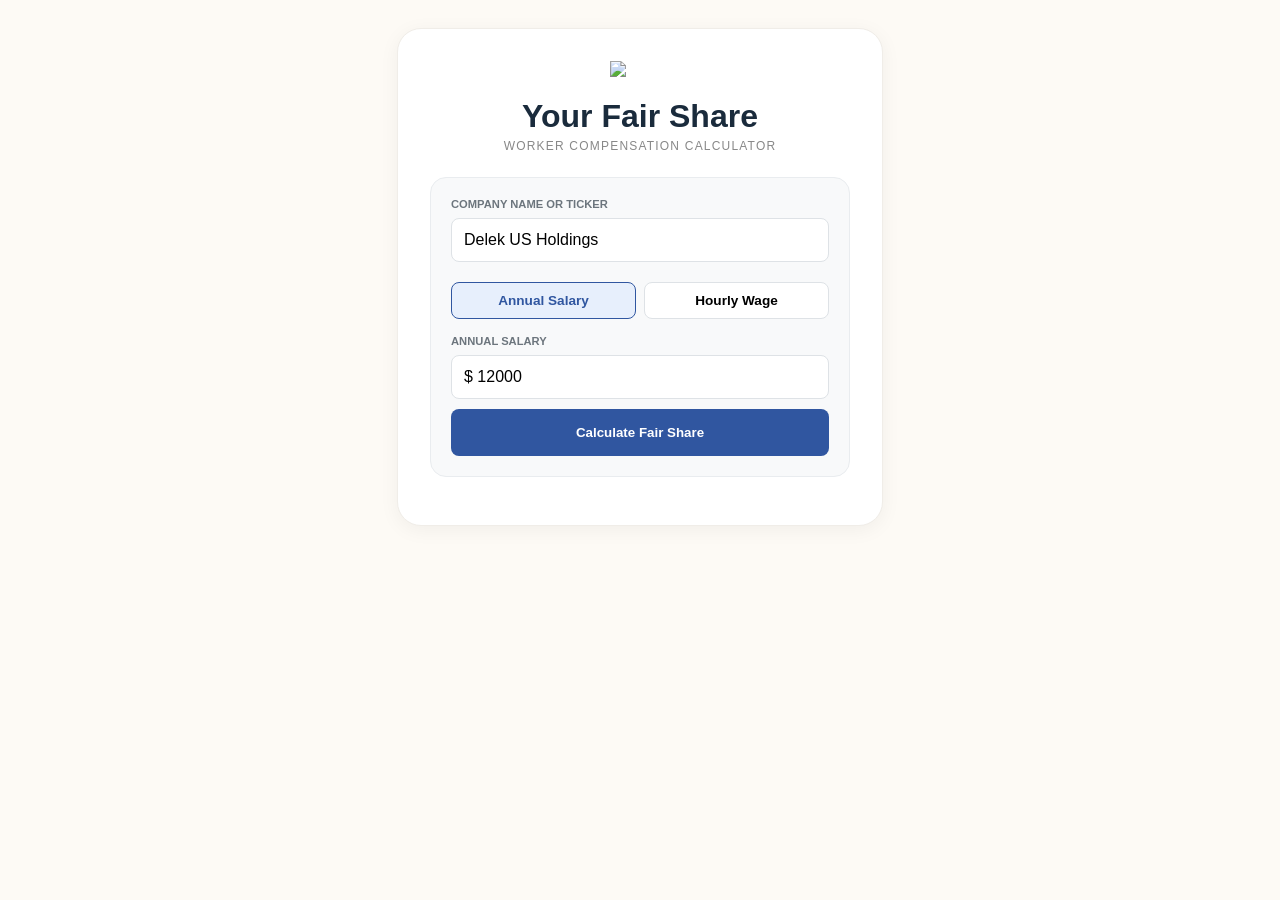
==== commit 723fa08f: "Fix: Restored visual and logic alignment for the new Card design" ====
--- a/design-preview.html
+++ b/design-preview.html
@@ -3,1261 +3,57 @@
 <head>
     <meta charset="UTF-8">
     <meta name="viewport" content="width=device-width, initial-scale=1.0">
-    <title>Your Fair Share - CASPR-Inspired Studies</title>
-    <link rel="preconnect" href="https://fonts.googleapis.com">
-    <link rel="preconnect" href="https://fonts.gstatic.com" crossorigin>
-    <link href="https://fonts.googleapis.com/css2?family=Archivo:wght@400;500;600;700;800&family=Be+Vietnam+Pro:wght@400;500;600;700;800&family=Bricolage+Grotesque:wght@400;500;600;700;800&family=Chivo:wght@400;500;600;700;800&family=DM+Sans:wght@400;500;600;700;800&family=Epilogue:wght@400;500;600;700;800&family=Figtree:wght@400;500;600;700;800&family=Fraunces:opsz,wght@9..144,400;9..144,600;9..144,700&family=IBM+Plex+Sans:wght@400;500;600;700&family=Instrument+Sans:wght@400;500;600;700&family=Inter:wght@400;500;600;700;800&family=Lexend:wght@400;500;600;700;800&family=Manrope:wght@400;500;600;700;800&family=Montserrat:wght@400;500;600;700;800&family=Noto+Sans+Display:wght@400;500;600;700;800&family=Onest:wght@400;500;600;700;800&family=Outfit:wght@400;500;600;700;800&family=Plus+Jakarta+Sans:wght@400;500;600;700;800&family=Public+Sans:wght@400;500;600;700;800&family=Source+Serif+4:wght@400;600;700&family=Space+Grotesk:wght@400;500;600;700&family=Sora:wght@400;500;600;700;800&family=Syne:wght@400;500;600;700;800&family=Urbanist:wght@400;500;600;700;800&family=Work+Sans:wght@400;500;600;700;800&display=swap" rel="stylesheet">
+    <title>Fair Share — Design Preview</title>
     <style>
-        :root {
-            color-scheme: light;
-            --page-bg: #f7f4ed;
-            --page-grid: rgba(27, 44, 94, 0.06);
-            --page-text: #24303a;
-            --page-muted: #697786;
-            --frame-width: 420px;
-            --selected-heading-font: "Source Serif 4", serif;
-            --selected-body-font: "IBM Plex Sans", sans-serif;
-        }
-
-        * {
-            box-sizing: border-box;
-            margin: 0;
-            padding: 0;
-        }
-
-        body {
-            min-height: 100vh;
-            background:
-                linear-gradient(180deg, rgba(255, 255, 255, 0.5), rgba(255, 255, 255, 0)),
-                linear-gradient(90deg, transparent 0, transparent calc(100% - 1px), var(--page-grid) calc(100% - 1px)),
-                var(--page-bg);
-            background-size: auto, 28px 28px, auto;
-            color: var(--page-text);
-            font-family: var(--selected-body-font);
-            padding: 40px 20px 72px;
-        }
-
-        .toolbar {
-            position: sticky;
-            top: 16px;
-            z-index: 20;
-            display: flex;
-            justify-content: flex-end;
-            max-width: 1180px;
-            margin: 0 auto 18px;
-        }
-
-        .font-launcher {
-            display: inline-flex;
-            align-items: center;
-            gap: 10px;
-            padding: 12px 16px;
-            border: 1px solid rgba(41, 63, 103, 0.16);
-            border-radius: 999px;
-            background: rgba(255, 255, 255, 0.9);
-            color: #2b3f63;
-            font-size: 0.82rem;
-            font-weight: 700;
-            letter-spacing: 0.02em;
-            box-shadow: 0 12px 24px rgba(38, 55, 84, 0.08);
-            backdrop-filter: blur(14px);
-            cursor: pointer;
-        }
-
-        .font-launcher span:last-child {
-            color: #6d7b8f;
-            font-size: 0.74rem;
-            font-weight: 600;
-        }
-
-        .font-popover {
-            position: absolute;
-            top: calc(100% + 12px);
-            right: 0;
-            width: min(420px, calc(100vw - 28px));
-            border: 1px solid rgba(41, 63, 103, 0.14);
-            border-radius: 22px;
-            background: rgba(252, 249, 243, 0.98);
-            box-shadow: 0 24px 48px rgba(37, 54, 82, 0.15);
-            backdrop-filter: blur(20px);
-            padding: 18px;
-        }
-
-        .font-popover[hidden] {
-            display: none;
-        }
-
-        .font-popover-header {
-            display: flex;
-            justify-content: space-between;
-            gap: 12px;
-            align-items: flex-start;
-        }
-
-        .font-popover-title {
-            font-family: var(--selected-heading-font);
-            font-size: 1.2rem;
-            font-weight: 700;
-            letter-spacing: -0.03em;
-        }
-
-        .font-popover-copy {
-            margin-top: 4px;
-            color: #697786;
-            font-size: 0.82rem;
-            line-height: 1.55;
-        }
-
-        .font-close {
-            border: none;
-            background: transparent;
-            color: #758296;
-            font-size: 1.4rem;
-            line-height: 1;
-            cursor: pointer;
-        }
-
-        .font-targets {
-            display: inline-flex;
-            gap: 4px;
-            margin-top: 16px;
-            padding: 4px;
-            border-radius: 11px;
-            background: #dfe8fb;
-            border: 1px solid rgba(85, 110, 166, 0.14);
-        }
-
-        .font-target {
-            padding: 9px 14px;
-            border: none;
-            border-radius: 8px;
-            background: transparent;
-            color: #556476;
-            font-size: 0.8rem;
-            font-weight: 700;
-            cursor: pointer;
-        }
-
-        .font-target.active {
-            background: #ffffff;
-            color: #223141;
-            box-shadow: 0 1px 4px rgba(30, 41, 59, 0.08);
-        }
-
-        .font-current {
-            display: grid;
-            grid-template-columns: 1fr 1fr;
-            gap: 10px;
-            margin-top: 16px;
-        }
-
-        .font-current-card {
-            padding: 12px;
-            border: 1px solid rgba(70, 86, 112, 0.12);
-            border-radius: 14px;
-            background: rgba(255, 255, 255, 0.75);
-        }
-
-        .font-current-card .label {
-            color: #7a8795;
-            font-size: 0.68rem;
-            font-weight: 800;
-            letter-spacing: 0.14em;
-            text-transform: uppercase;
-        }
-
-        .font-current-card .value {
-            margin-top: 8px;
-            color: #223141;
-            font-size: 0.92rem;
-            font-weight: 700;
-            letter-spacing: -0.02em;
-        }
-
-        .font-preview {
-            margin-top: 16px;
-            padding: 14px;
-            border: 1px solid rgba(70, 86, 112, 0.12);
-            border-radius: 16px;
-            background: rgba(255, 255, 255, 0.74);
-        }
-
-        .font-preview-title {
-            font-family: var(--selected-heading-font);
-            font-size: 1.45rem;
-            font-weight: 700;
-            letter-spacing: -0.04em;
-        }
-
-        .font-preview-body {
-            margin-top: 8px;
-            color: #5e6e80;
-            font-family: var(--selected-body-font);
-            font-size: 0.9rem;
-            line-height: 1.6;
-        }
-
-        .font-grid {
-            display: grid;
-            grid-template-columns: repeat(2, minmax(0, 1fr));
-            gap: 10px;
-            margin-top: 16px;
-            max-height: 360px;
-            overflow-y: auto;
-            padding-right: 4px;
-        }
-
-        .font-option {
-            padding: 12px;
-            border: 1px solid rgba(70, 86, 112, 0.12);
-            border-radius: 14px;
-            background: rgba(255, 255, 255, 0.78);
-            text-align: left;
-            cursor: pointer;
-            transition: border-color 0.2s ease, transform 0.2s ease, box-shadow 0.2s ease;
-        }
-
-        .font-option.active {
-            border-color: #2d438f;
-            box-shadow: inset 0 0 0 1px #2d438f;
-        }
-
-        .font-option-name {
-            color: #213243;
-            font-size: 1rem;
-            font-weight: 700;
-            letter-spacing: -0.02em;
-        }
-
-        .font-option-meta {
-            margin-top: 4px;
-            color: #7b8898;
-            font-size: 0.72rem;
-            font-weight: 700;
-            letter-spacing: 0.08em;
-            text-transform: uppercase;
-        }
-
-        .font-option-sample {
-            margin-top: 8px;
-            color: #516171;
-            font-size: 0.82rem;
-            line-height: 1.45;
-        }
-
-        .font-actions {
-            display: flex;
-            justify-content: space-between;
-            align-items: center;
-            gap: 12px;
-            margin-top: 16px;
-        }
-
-        .font-actions-copy {
-            color: #758296;
-            font-size: 0.76rem;
-            line-height: 1.45;
-        }
-
-        .font-reset {
-            padding: 10px 12px;
-            border: 1px solid rgba(70, 86, 112, 0.14);
-            border-radius: 12px;
-            background: #ffffff;
-            color: #28384b;
-            font-size: 0.78rem;
-            font-weight: 700;
-            cursor: pointer;
-        }
-
-        .page-header {
-            max-width: 940px;
-            margin: 0 auto 36px;
-            text-align: center;
-        }
-
-        .page-header .eyebrow {
-            display: inline-block;
-            padding: 6px 12px;
-            border: 1px solid rgba(44, 70, 123, 0.16);
-            border-radius: 999px;
-            background: rgba(255, 255, 255, 0.72);
-            color: #52606f;
-            font-size: 0.7rem;
-            font-weight: 700;
-            letter-spacing: 0.16em;
-            text-transform: uppercase;
-        }
-
-        .page-header h1 {
-            margin-top: 16px;
-            font-family: var(--selected-heading-font);
-            font-size: clamp(2.3rem, 4vw, 3.4rem);
-            font-weight: 600;
-            letter-spacing: -0.03em;
-            line-height: 1.02;
-        }
-
-        .page-header p {
-            max-width: 700px;
-            margin: 14px auto 0;
-            color: var(--page-muted);
-            font-size: 0.95rem;
-            line-height: 1.7;
-        }
-
-        .designs {
-            display: grid;
-            grid-template-columns: repeat(auto-fit, minmax(320px, var(--frame-width)));
-            justify-content: center;
-            gap: 28px;
-            align-items: start;
-        }
-
-        .study {
-            width: 100%;
-        }
-
-        .study-label {
-            margin-bottom: 12px;
-            color: #7a8795;
-            font-size: 0.73rem;
-            font-weight: 800;
-            letter-spacing: 0.14em;
-            text-align: center;
-            text-transform: uppercase;
-        }
-
-        .phone {
-            position: relative;
-            overflow: hidden;
-            border-radius: 14px;
-            border: 1px solid var(--frame-border);
-            background: var(--shell-bg);
-            box-shadow: var(--shell-shadow);
-        }
-
-        .phone::before {
-            content: "";
-            position: absolute;
-            inset: 0;
-            pointer-events: none;
-            background: var(--shell-overlay);
-        }
-
-        .phone-inner {
-            position: relative;
-            padding: 18px;
-        }
-
-        .mini-brand {
-            margin-bottom: 18px;
-            text-align: center;
-        }
-
-        .flag-logo {
-            position: relative;
-            width: 74px;
-            height: 46px;
-            margin: 0 auto 14px;
-            border-radius: 10px;
-            background:
-                repeating-linear-gradient(
-                    180deg,
-                    #c73d3d 0 4px,
-                    #f7f2ea 4px 8px
-                );
-            box-shadow: 0 10px 20px rgba(61, 52, 47, 0.12);
-            overflow: hidden;
-        }
-
-        .flag-logo::before {
-            content: "";
-            position: absolute;
-            top: 0;
-            left: 0;
-            width: 34px;
-            height: 24px;
-            background:
-                linear-gradient(135deg, #264a9b 0%, #1a2f66 100%);
-            border-bottom-right-radius: 16px;
-        }
-
-        .flag-logo::after {
-            content: "";
-            position: absolute;
-            inset: 0;
-            background: linear-gradient(135deg, rgba(255,255,255,0.32), transparent 55%);
-        }
-
-        .mini-brand .kicker {
-            color: var(--brand-muted);
-            font-size: 0.68rem;
-            font-weight: 700;
-            letter-spacing: 0.18em;
-            text-transform: uppercase;
-        }
-
-        .mini-brand h2 {
-            margin-top: 10px;
-            font-family: var(--selected-heading-font);
-            color: var(--brand-ink);
-            font-size: 2rem;
-            font-weight: var(--brand-weight);
-            letter-spacing: var(--brand-track);
-            line-height: 0.95;
-        }
-
-        .mini-brand p {
-            margin-top: 10px;
-            color: var(--brand-muted);
-            font-size: 0.8rem;
-            letter-spacing: 0.15em;
-            text-transform: uppercase;
-        }
-
-        .control-stack {
-            display: flex;
-            flex-wrap: wrap;
-            justify-content: center;
-            gap: 10px;
-            margin-bottom: 18px;
-        }
-
-        .segmented {
-            display: inline-flex;
-            gap: 4px;
-            padding: 4px;
-            border-radius: 9px;
-            background: var(--segment-bg);
-            border: 1px solid var(--segment-border);
-        }
-
-        .segmented span {
-            display: inline-flex;
-            align-items: center;
-            justify-content: center;
-            min-height: 32px;
-            padding: 0 12px;
-            border-radius: 7px;
-            color: var(--segment-text);
-            font-size: 0.77rem;
-            font-weight: 600;
-            white-space: nowrap;
-        }
-
-        .segmented .active {
-            background: var(--segment-active-bg);
-            color: var(--segment-active-text);
-            box-shadow: var(--segment-active-shadow);
-        }
-
-        .panel,
-        .result-card,
-        .support-card {
-            border: 1px solid var(--card-border);
-            border-radius: var(--card-radius);
-            background: var(--card-bg);
-        }
-
-        .panel {
-            padding: 18px;
-        }
-
-        .fields {
-            display: grid;
-            gap: 12px;
-        }
-
-        .input-group {
-            position: relative;
-        }
-
-        .autocomplete-wrapper {
-            margin-bottom: 20px;
-        }
-
-        .currency-field::before {
-            content: "$";
-            position: absolute;
-            left: 14px;
-            top: calc(50% + 10px);
-            transform: translateY(-50%);
-            color: #556274;
-            font-size: 0.92rem;
-            font-weight: 500;
-            pointer-events: none;
-            z-index: 1;
-            opacity: 0;
-            transition: opacity 0.15s ease;
-        }
-
-        .field-label {
-            color: var(--label-text);
-            font-size: 0.7rem;
-            font-weight: 800;
-            letter-spacing: 0.13em;
-            text-transform: uppercase;
-        }
-
-        .field-value {
-            margin-top: 6px;
-            padding: 12px 13px;
-            border: 1px solid var(--input-border);
-            border-radius: var(--input-radius);
-            background: var(--input-bg);
-            color: var(--input-text);
-            font-family: var(--selected-body-font);
-            font-size: 0.93rem;
-            font-weight: 500;
-        }
-
-        .field-control {
-            width: 100%;
-            margin-top: 6px;
-            padding: 12px 13px;
-            border: 1px solid var(--input-border);
-            border-radius: var(--input-radius);
-            background: var(--input-bg);
-            color: var(--input-text);
-            font-family: var(--selected-body-font);
-            font-size: 0.93rem;
-            font-weight: 500;
-            outline: none;
-        }
-
-        .currency-field.has-value::before {
-            opacity: 1;
-        }
-
-        .currency-field .field-control {
-            padding-left: 13px;
-        }
-
-        .currency-field.has-value .field-control {
-            padding-left: 28px;
-        }
-
-        .field-control:focus {
-            border-color: rgba(45, 67, 143, 0.45);
-            box-shadow: 0 0 0 3px rgba(45, 67, 143, 0.08);
-        }
-
-        .field-control::placeholder {
-            color: #556274;
-            font-weight: 400;
-            opacity: 1;
-        }
-
-        .field-control[type="number"]::-webkit-outer-spin-button,
-        .field-control[type="number"]::-webkit-inner-spin-button {
-            -webkit-appearance: none;
-            margin: 0;
-        }
-
-        .field-control[type="number"] {
-            -moz-appearance: textfield;
-            appearance: textfield;
-        }
-
-        .toggle-container {
-            display: flex;
-            gap: 8px;
-            margin: 2px 0 2px;
-        }
-
-        .toggle-btn {
-            flex: 1;
-            min-height: 40px;
-            padding: 10px 12px;
-            border: 1px solid var(--segment-border);
-            border-radius: 10px;
-            background: #ffffff;
-            color: var(--segment-text);
-            font-family: var(--selected-body-font);
-            font-size: 0.84rem;
-            font-weight: 500;
-            cursor: pointer;
-        }
-
-        .toggle-btn.active {
-            background: #dfe8fb;
-            color: #1f3f8a;
-            box-shadow: var(--segment-active-shadow);
-        }
-
-        .row {
-            display: grid;
-            grid-template-columns: 1fr 1fr;
-            gap: 12px;
-        }
-
-        .hidden {
-            display: none !important;
-        }
-
-        #results {
-            display: grid;
-            gap: 14px;
-            margin-top: 16px;
-        }
-
-        .autocomplete-wrapper {
-            z-index: 5;
-        }
-
-        #ac-dropdown {
-            position: absolute;
-            top: calc(100% + 4px);
-            left: 0;
-            right: 0;
-            display: none;
-            max-height: 250px;
-            overflow-y: auto;
-            border: 1px solid var(--card-border);
-            border-radius: 12px;
-            background: rgba(255, 255, 255, 0.98);
-            box-shadow: 0 14px 28px rgba(36, 56, 75, 0.12);
-            backdrop-filter: blur(12px);
-        }
-
-        .ac-item {
-            display: flex;
-            justify-content: space-between;
-            gap: 10px;
-            padding: 11px 13px;
-            color: var(--body-text);
-            font-size: 0.84rem;
-            cursor: pointer;
-            border-bottom: 1px solid rgba(70, 86, 112, 0.08);
-        }
-
-        .ac-item:last-child {
-            border-bottom: none;
-        }
-
-        .ac-item:hover,
-        .ac-item.active {
-            background: rgba(223, 232, 251, 0.55);
-        }
-
-        .ac-item-name {
-            color: var(--headline-ink);
-        }
-
-        .ac-item-ticker {
-            color: var(--muted-text);
-            font-family: "IBM Plex Sans", sans-serif;
-            font-size: 0.76rem;
-            letter-spacing: 0.08em;
-            text-transform: uppercase;
-        }
-
-        .loading-panel {
-            margin-top: 14px;
-            padding: 12px 14px;
-            border: 1px solid var(--card-border);
-            border-radius: 14px;
-            background: rgba(255, 255, 255, 0.82);
-        }
-
-        .loading-track {
-            margin-top: 8px;
-            background: rgba(223, 232, 251, 0.75);
-            border-radius: 999px;
-            height: 6px;
-            overflow: hidden;
-        }
-
-        .cta {
-            margin-top: 16px;
-            width: 100%;
-            padding: 13px 16px;
-            border: none;
-            border-radius: var(--button-radius);
-            background: var(--button-bg);
-            color: var(--button-text);
-            font-family: var(--selected-body-font);
-            font-size: 0.96rem;
-            font-weight: 400;
-            letter-spacing: 0.01em;
-            text-align: center;
-        }
-
-        .results-block {
-            display: grid;
-            gap: 14px;
-            margin-top: 16px;
-        }
-
-        .result-card {
-            overflow: hidden;
-        }
-
-        .result-head {
-            padding: 16px 18px 12px;
-            border-bottom: 1px solid var(--rule-color);
-        }
-
-        .result-head .company {
-            color: var(--headline-ink);
-            font-family: var(--selected-heading-font);
-            font-size: 1.2rem;
-            font-weight: 700;
-        }
-
-        .result-head .meta {
-            margin-top: 4px;
-            color: var(--muted-text);
-            font-size: 0.72rem;
-            font-weight: 700;
-            letter-spacing: 0.14em;
-            text-transform: uppercase;
-        }
-
-        .result-section {
-            padding: 16px 18px;
-            border-bottom: 1px solid var(--rule-color);
-        }
-
-        .result-section:last-child {
-            border-bottom: none;
-        }
-
-        .result-copy {
-            color: var(--body-text);
-            font-size: 0.86rem;
-            line-height: 1.55;
-        }
-
-        .result-copy strong {
-            color: var(--headline-ink);
-            font-weight: 700;
-        }
-
-        .result-figure {
-            margin-top: 8px;
-            color: var(--figure-color);
-            font-family: var(--selected-heading-font);
-            font-size: 2rem;
-            font-weight: 700;
-            letter-spacing: -0.04em;
-        }
-
-        .result-link {
-            display: inline-block;
-            margin-top: 6px;
-            color: var(--link-color);
-            font-size: 0.77rem;
-            font-weight: 600;
-            text-decoration: none;
-        }
-
-        .support-card {
-            padding: 15px 16px;
-            color: var(--support-text);
-            font-size: 0.8rem;
-            line-height: 1.6;
-        }
-
-        .support-card strong {
-            color: var(--support-strong);
-        }
-
-        .metric-list {
-            display: grid;
-            gap: 7px;
-        }
-
-        .metric-item {
-            display: flex;
-            justify-content: space-between;
-            gap: 14px;
-            align-items: baseline;
-        }
-
-        .metric-item span:first-child {
-            color: var(--body-text);
-            font-size: 0.8rem;
-        }
-
-        .metric-item span:last-child {
-            color: var(--headline-ink);
-            font-size: 0.82rem;
-            font-weight: 700;
-        }
-
-        .share-row {
-            display: flex;
-            flex-wrap: wrap;
-            gap: 8px;
-            margin-top: 12px;
-        }
-
-        .share-pill {
-            padding: 7px 11px;
-            border: 1px solid var(--share-border);
-            border-radius: 999px;
-            background: var(--share-bg);
-            color: var(--share-text);
-            font-size: 0.74rem;
-            font-weight: 700;
-        }
-
-        .study-a {
-            --shell-bg: linear-gradient(180deg, #fbf8f1 0%, #f3efe5 100%);
-            --shell-overlay: linear-gradient(180deg, rgba(255, 255, 255, 0.35), transparent 26%);
-            --frame-border: rgba(60, 79, 106, 0.16);
-            --shell-shadow: 0 20px 40px rgba(43, 55, 68, 0.08);
-            --brand-ink: #1f2b34;
-            --brand-muted: #6b7889;
-            --brand-weight: 500;
-            --brand-track: -0.04em;
-            --segment-bg: #dfe8fb;
-            --segment-border: rgba(114, 139, 196, 0.16);
-            --segment-text: #4a5c72;
-            --segment-active-bg: #ffffff;
-            --segment-active-text: #243243;
-            --segment-active-shadow: 0 1px 4px rgba(30, 41, 59, 0.1);
-            --card-bg: rgba(255, 255, 255, 0.84);
-            --card-border: rgba(61, 81, 104, 0.14);
-            --card-radius: 16px;
-            --label-text: #718097;
-            --input-bg: rgba(251, 252, 255, 0.92);
-            --input-border: rgba(91, 113, 145, 0.18);
-            --input-radius: 11px;
-            --input-text: #233244;
-            --button-bg: #2d438f;
-            --button-text: #ffffff;
-            --button-radius: 11px;
-            --headline-ink: #1d2830;
-            --body-text: #516171;
-            --muted-text: #7b8797;
-            --rule-color: rgba(74, 95, 126, 0.12);
-            --figure-color: #233b87;
-            --link-color: #5168b5;
-            --support-text: #4d5c6d;
-            --support-strong: #223040;
-            --share-bg: rgba(255, 255, 255, 0.72);
-            --share-border: rgba(61, 81, 104, 0.16);
-            --share-text: #304357;
-        }
-
-        .study-a .mini-brand h2 {
-            font-size: calc(2rem + 2px);
-        }
-
-        .study-a .field-label,
-        .study-a #loadingLabel {
-            color: #6a7688;
-        }
-
-        .study-b {
-            --shell-bg:
-                linear-gradient(180deg, rgba(232, 239, 252, 0.7), rgba(232, 239, 252, 0) 26%),
-                #fbfcff;
-            --shell-overlay:
-                linear-gradient(90deg, transparent 0, transparent calc(100% - 1px), rgba(43, 88, 167, 0.06) calc(100% - 1px));
-            --frame-border: rgba(62, 87, 126, 0.14);
-            --shell-shadow: 0 22px 48px rgba(36, 58, 92, 0.08);
-            --brand-ink: #13233a;
-            --brand-muted: #60748b;
-            --brand-weight: 800;
-            --brand-track: -0.05em;
-            --segment-bg: #e3ebfb;
-            --segment-border: rgba(75, 111, 175, 0.16);
-            --segment-text: #546476;
-            --segment-active-bg: #173d8d;
-            --segment-active-text: #ffffff;
-            --segment-active-shadow: none;
-            --card-bg: #ffffff;
-            --card-border: rgba(64, 90, 126, 0.13);
-            --card-radius: 14px;
-            --label-text: #6e7f91;
-            --input-bg: #f6f9ff;
-            --input-border: rgba(59, 101, 177, 0.18);
-            --input-radius: 10px;
-            --input-text: #12243c;
-            --button-bg: linear-gradient(135deg, #163a87 0%, #2f61c5 100%);
-            --button-text: #ffffff;
-            --button-radius: 10px;
-            --headline-ink: #152335;
-            --body-text: #506274;
-            --muted-text: #7f8b9c;
-            --rule-color: rgba(72, 95, 130, 0.11);
-            --figure-color: #174392;
-            --link-color: #1c56ba;
-            --support-text: #495f74;
-            --support-strong: #13233a;
-            --share-bg: #f3f6fc;
-            --share-border: rgba(62, 87, 126, 0.12);
-            --share-text: #28405c;
-        }
-
-        .study-c {
-            --shell-bg:
-                radial-gradient(circle at top left, rgba(161, 192, 171, 0.16), transparent 34%),
-                linear-gradient(180deg, #f7f3ea 0%, #f2ede1 100%);
-            --shell-overlay: linear-gradient(180deg, rgba(255, 255, 255, 0.3), transparent 24%);
-            --frame-border: rgba(97, 102, 76, 0.18);
-            --shell-shadow: 0 18px 36px rgba(57, 61, 41, 0.09);
-            --brand-ink: #243022;
-            --brand-muted: #76816b;
-            --brand-weight: 600;
-            --brand-track: -0.035em;
-            --segment-bg: #e7ecdf;
-            --segment-border: rgba(118, 129, 107, 0.16);
-            --segment-text: #5f6858;
-            --segment-active-bg: #fcfcf7;
-            --segment-active-text: #273125;
-            --segment-active-shadow: 0 1px 3px rgba(64, 72, 47, 0.08);
-            --card-bg: rgba(255, 252, 246, 0.9);
-            --card-border: rgba(98, 103, 76, 0.15);
-            --card-radius: 18px;
-            --label-text: #7d866f;
-            --input-bg: #fbfaf5;
-            --input-border: rgba(118, 129, 107, 0.19);
-            --input-radius: 12px;
-            --input-text: #283224;
-            --button-bg: #6b7d58;
-            --button-text: #ffffff;
-            --button-radius: 12px;
-            --headline-ink: #253022;
-            --body-text: #586453;
-            --muted-text: #8b927d;
-            --rule-color: rgba(118, 129, 107, 0.14);
-            --figure-color: #4f6740;
-            --link-color: #587548;
-            --support-text: #55614f;
-            --support-strong: #263023;
-            --share-bg: rgba(248, 248, 241, 0.86);
-            --share-border: rgba(98, 103, 76, 0.14);
-            --share-text: #455140;
-        }
-
-        @media (max-width: 720px) {
-            body {
-                padding-left: 14px;
-                padding-right: 14px;
-            }
-
-            .toolbar {
-                top: 10px;
-                justify-content: center;
-            }
-
-            .font-popover {
-                right: 50%;
-                transform: translateX(50%);
-            }
-
-            .font-grid {
-                grid-template-columns: 1fr;
-            }
-
-            .phone-inner {
-                padding: 15px;
-            }
-
-            .mini-brand h2 {
-                font-size: 1.8rem;
-            }
-
-            .study-a .mini-brand h2 {
-                font-size: calc(1.8rem + 2px);
-            }
-        }
+        body { background: #fdfaf5; font-family: -apple-system, BlinkMacSystemFont, "Segoe UI", Roboto, sans-serif; display: flex; justify-content: center; padding: 20px; }
+        .card { background: #fff; border-radius: 24px; box-shadow: 0 4px 20px rgba(0,0,0,0.05); width: 100%; max-width: 420px; padding: 32px; border: 1px solid #f0ede8; }
+        .flag { width: 60px; display: block; margin: 0 auto 16px; }
+        h1 { text-align: center; font-size: 2em; color: #1a2b3c; margin-bottom: 4px; }
+        .subtitle { text-align: center; font-size: 0.75em; color: #888; text-transform: uppercase; letter-spacing: 0.1em; margin-bottom: 24px; }
+        .input-box { background: #f8f9fa; border: 1px solid #e9ecef; border-radius: 16px; padding: 20px; margin-bottom: 16px; }
+        label { font-size: 0.7em; font-weight: 800; color: #6c757d; text-transform: uppercase; display: block; margin-bottom: 8px; }
+        input { width: 100%; border: 1px solid #dee2e6; border-radius: 8px; padding: 12px; font-size: 1em; background: #fff; box-sizing: border-box; }
+        .toggle-container { display: flex; gap: 8px; margin-bottom: 16px; }
+        .toggle-btn { flex: 1; padding: 10px; border-radius: 8px; border: 1px solid #dee2e6; background: #fff; font-size: 0.85em; font-weight: 600; cursor: pointer; }
+        .active-toggle { background: #e7effc; color: #3056a0; border-color: #3056a0; }
+        .calc-btn { width: 100%; background: #3056a0; color: #fff; border: none; padding: 16px; border-radius: 8px; font-weight: 700; cursor: pointer; margin-top: 10px; }
+        #results-area { margin-top: 24px; border-top: 1px solid #eee; padding-top: 24px; }
+        .fs-label { font-size: 0.8em; font-weight: 800; color: #3056a0; text-transform: uppercase; margin-bottom: 12px; }
+        .company-name { font-size: 1.5em; font-weight: 800; margin-bottom: 4px; }
+        .emp-count { font-size: 0.75em; color: #aaa; text-transform: uppercase; margin-bottom: 20px; }
+        .result-val { font-size: 2.8em; font-weight: 800; color: #3056a0; margin-top: 12px; }
     </style>
 </head>
 <body>
-    <div class="toolbar">
-        <button class="font-launcher" id="fontLauncher" type="button" aria-expanded="false" aria-controls="fontPopover">
-            Font Lab
-            <span id="fontLauncherLabel">Headline: Source Serif 4 / Body: IBM Plex Sans</span>
-        </button>
-        <div class="font-popover" id="fontPopover" hidden>
-            <div class="font-popover-header">
-                <div>
-                    <div class="font-popover-title">25-font popover</div>
-                    <div class="font-popover-copy">Pick a headline font and a body font, and the choice will update all three studies immediately.</div>
+    <div class="card">
+        <img src="https://upload.wikimedia.org/wikipedia/en/a/a4/Flag_of_the_United_States.svg" class="flag">
+        <h1>Your Fair Share</h1>
+        <div class="subtitle">Worker Compensation Calculator</div>
+        
+        <div class="input-box">
+            <label>Company Name or Ticker</label>
+            <input type="text" id="company-input" value="Delek US Holdings">
+            <div style="margin-top:20px">
+                <div class="toggle-container">
+                    <button class="toggle-btn active-toggle">Annual Salary</button>
+                    <button class="toggle-btn">Hourly Wage</button>
                 </div>
-                <button class="font-close" id="fontClose" type="button" aria-label="Close font picker">&times;</button>
+                <label>Annual Salary</label>
+                <input type="text" id="salary-input" value="$ 12000">
             </div>
+            <button class="calc-btn" onclick="calculate()">Calculate Fair Share</button>
+        </div>
 
-            <div class="font-targets" id="fontTargets">
-                <button class="font-target active" type="button" data-target="heading">Headline font</button>
-                <button class="font-target" type="button" data-target="body">Body font</button>
-            </div>
-
-            <div class="font-current">
-                <div class="font-current-card">
-                    <div class="label">Headline</div>
-                    <div class="value" id="currentHeadingLabel">Source Serif 4</div>
-                </div>
-                <div class="font-current-card">
-                    <div class="label">Body</div>
-                    <div class="value" id="currentBodyLabel">IBM Plex Sans</div>
-                </div>
-            </div>
-
-            <div class="font-preview">
-                <div class="font-preview-title">Your Fair Share</div>
-                <div class="font-preview-body">This preview uses your current headline and body choices before they flow through every variation below.</div>
-            </div>
-
-            <div class="font-grid" id="fontGrid"></div>
-
-            <div class="font-actions">
-                <div class="font-actions-copy">Tip: use a louder headline font with a calmer body font. The active target controls which one you are editing.</div>
-                <button class="font-reset" id="fontReset" type="button">Reset defaults</button>
-            </div>
+        <div id="results-area" style="display:none;">
+            <div class="fs-label">Fair Share</div>
+            <div class="company-name" id="res-name">Delek US Holdings</div>
+            <div class="emp-count" id="res-emps">3,746 Employees</div>
+            <p style="font-size:0.95em; line-height:1.5; color:#333; margin-top:16px;">
+                If <strong id="res-name-bold">Delek US Holdings</strong> distributed their 'Net Income', <strong id="res-profit">$220M</strong>, evenly across its workforce, a worker at this pay level would earn:
+            </p>
+            <div class="result-val">$<span id="fair-share-amount">0</span></div>
         </div>
     </div>
-
-    <div class="designs">
-        <article class="study study-a">
-            <div class="phone">
-                <div class="phone-inner">
-                    <header class="mini-brand">
-                        <div class="flag-logo" aria-hidden="true"></div>
-                        <h2>Your Fair Share</h2>
-                        <p>Worker compensation calculator</p>
-                    </header>
-
-                    <section class="panel">
-                        <div class="fields">
-                            <div class="input-group autocomplete-wrapper">
-                                <div class="field-label">Company name or ticker</div>
-                                <input class="field-control" type="text" id="company" placeholder="e.g. Walmart, WMT, AMZN" autocomplete="off">
-                                <div id="ac-dropdown"></div>
-                            </div>
-                            <div class="toggle-container">
-                                <button id="annualToggle" class="toggle-btn active" type="button">Annual Salary</button>
-                                <button id="hourlyToggle" class="toggle-btn" type="button">Hourly Wage</button>
-                            </div>
-                            <div id="salaryInputs">
-                                <div class="input-group currency-field">
-                                    <div class="field-label">Annual salary</div>
-                                    <input class="field-control" type="text" inputmode="numeric" id="annualSalary" placeholder="e.g. 40,000">
-                                </div>
-                            </div>
-                            <div id="hourlyInputs" class="hidden">
-                                <div class="input-group currency-field">
-                                    <div class="field-label">Hourly wage</div>
-                                    <input class="field-control" type="text" inputmode="decimal" id="hourlyWage" placeholder="15.00">
-                                </div>
-                                <div class="row" style="margin-top:12px;">
-                                    <div class="input-group">
-                                        <div class="field-label">Hours / week</div>
-                                        <input class="field-control" type="number" id="hoursPerWeek" value="40">
-                                    </div>
-                                    <div class="input-group">
-                                        <div class="field-label">Weeks / year</div>
-                                        <input class="field-control" type="number" id="weeksWorked" value="52">
-                                    </div>
-                                </div>
-                            </div>
-                        </div>
-                        <button class="cta" id="calculateBtn" type="button">Calculate Fair Share</button>
-
-                        <div id="loadingMsg" class="loading-panel hidden">
-                            <p id="loadingLabel" style="margin:0; text-align:center; font-size:0.78rem;">Querying SEC filings...</p>
-                            <div class="loading-track">
-                                <div id="loadingBar" style="height:100%; width:0%; background:linear-gradient(90deg,#2d438f,#6d83d7); border-radius:999px; transition:width 0.4s ease;"></div>
-                            </div>
-                        </div>
-                    </section>
-
-                    <div id="results" class="hidden"></div>
-                </div>
-            </div>
-        </article>
-
-    </div>
-
-    <script>
-        const FONT_OPTIONS = [
-            { name: "Inter", stack: "\"Inter\", sans-serif", category: "Neo-grotesk" },
-            { name: "Manrope", stack: "\"Manrope\", sans-serif", category: "Geometric" },
-            { name: "Space Grotesk", stack: "\"Space Grotesk\", sans-serif", category: "Display sans" },
-            { name: "Plus Jakarta Sans", stack: "\"Plus Jakarta Sans\", sans-serif", category: "UI sans" },
-            { name: "DM Sans", stack: "\"DM Sans\", sans-serif", category: "Grotesk" },
-            { name: "Outfit", stack: "\"Outfit\", sans-serif", category: "Round geometric" },
-            { name: "Urbanist", stack: "\"Urbanist\", sans-serif", category: "Clean sans" },
-            { name: "Archivo", stack: "\"Archivo\", sans-serif", category: "Sharp sans" },
-            { name: "Bricolage Grotesque", stack: "\"Bricolage Grotesque\", sans-serif", category: "Expressive sans" },
-            { name: "Instrument Sans", stack: "\"Instrument Sans\", sans-serif", category: "Contemporary sans" },
-            { name: "Public Sans", stack: "\"Public Sans\", sans-serif", category: "Civic sans" },
-            { name: "Syne", stack: "\"Syne\", sans-serif", category: "Art display" },
-            { name: "Sora", stack: "\"Sora\", sans-serif", category: "Tech sans" },
-            { name: "IBM Plex Sans", stack: "\"IBM Plex Sans\", sans-serif", category: "System sans" },
-            { name: "Work Sans", stack: "\"Work Sans\", sans-serif", category: "Editorial sans" },
-            { name: "Noto Sans Display", stack: "\"Noto Sans Display\", sans-serif", category: "Display sans" },
-            { name: "Figtree", stack: "\"Figtree\", sans-serif", category: "Friendly sans" },
-            { name: "Be Vietnam Pro", stack: "\"Be Vietnam Pro\", sans-serif", category: "Modern sans" },
-            { name: "Onest", stack: "\"Onest\", sans-serif", category: "Minimal sans" },
-            { name: "Chivo", stack: "\"Chivo\", sans-serif", category: "Strong sans" },
-            { name: "Montserrat", stack: "\"Montserrat\", sans-serif", category: "Urban sans" },
-            { name: "Epilogue", stack: "\"Epilogue\", sans-serif", category: "Structured sans" },
-            { name: "Lexend", stack: "\"Lexend\", sans-serif", category: "Readable sans" },
-            { name: "Fraunces", stack: "\"Fraunces\", serif", category: "Soft serif" },
-            { name: "Source Serif 4", stack: "\"Source Serif 4\", serif", category: "Editorial serif" }
-        ];
-
-        const root = document.documentElement;
-        const fontLauncher = document.getElementById("fontLauncher");
-        const fontLauncherLabel = document.getElementById("fontLauncherLabel");
-        const fontPopover = document.getElementById("fontPopover");
-        const fontClose = document.getElementById("fontClose");
-        const fontTargets = Array.from(document.querySelectorAll(".font-target"));
-        const fontGrid = document.getElementById("fontGrid");
-        const currentHeadingLabel = document.getElementById("currentHeadingLabel");
-        const currentBodyLabel = document.getElementById("currentBodyLabel");
-        const fontReset = document.getElementById("fontReset");
-
-        const defaults = {
-            heading: FONT_OPTIONS.find((font) => font.name === "Source Serif 4"),
-            body: FONT_OPTIONS.find((font) => font.name === "IBM Plex Sans")
-        };
-
-        const state = {
-            target: "heading",
-            heading: defaults.heading,
-            body: defaults.body
-        };
-
-        function updateFontLabels() {
-            currentHeadingLabel.textContent = state.heading.name;
-            currentHeadingLabel.style.fontFamily = state.heading.stack;
-            currentBodyLabel.textContent = state.body.name;
-            currentBodyLabel.style.fontFamily = state.body.stack;
-            fontLauncherLabel.textContent = `Headline: ${state.heading.name} / Body: ${state.body.name}`;
-        }
-
-        function applyFonts() {
-            root.style.setProperty("--selected-heading-font", state.heading.stack);
-            root.style.setProperty("--selected-body-font", state.body.stack);
-            updateFontLabels();
-        }
-
-        function renderFontGrid() {
-            fontGrid.innerHTML = "";
-
-            FONT_OPTIONS.forEach((font) => {
-                const button = document.createElement("button");
-                button.type = "button";
-                button.className = "font-option";
-                button.style.fontFamily = font.stack;
-                if (state[state.target].name === font.name) {
-                    button.classList.add("active");
-                }
-
-                button.innerHTML = `
-                    <div class="font-option-name" style="font-family:${font.stack};">${font.name}</div>
-                    <div class="font-option-meta">${font.category}</div>
-                    <div class="font-option-sample" style="font-family:${font.stack};">Fair wages should look this good.</div>
-                `;
-
-                button.addEventListener("click", () => {
-                    state[state.target] = font;
-                    applyFonts();
-                    renderFontGrid();
-                });
-
-                fontGrid.appendChild(button);
-            });
-        }
-
-        function setTarget(target) {
-            state.target = target;
-            fontTargets.forEach((button) => {
-                button.classList.toggle("active", button.dataset.target === target);
-            });
-            renderFontGrid();
-        }
-
-        function togglePopover(forceOpen) {
-            const shouldOpen = typeof forceOpen === "boolean" ? forceOpen : fontPopover.hidden;
-            fontPopover.hidden = !shouldOpen;
-            fontLauncher.setAttribute("aria-expanded", String(shouldOpen));
-        }
-
-        function syncCurrencyFields() {
-            document.querySelectorAll(".currency-field .field-control").forEach((input) => {
-                const wrapper = input.closest(".currency-field");
-                if (!wrapper) return;
-                const hasValue = String(input.value || "").trim() !== "";
-                wrapper.classList.toggle("has-value", hasValue);
-            });
-        }
-
-        fontLauncher.addEventListener("click", () => togglePopover());
-        fontClose.addEventListener("click", () => togglePopover(false));
-
-        fontTargets.forEach((button) => {
-            button.addEventListener("click", () => setTarget(button.dataset.target));
-        });
-
-        fontReset.addEventListener("click", () => {
-            state.heading = defaults.heading;
-            state.body = defaults.body;
-            applyFonts();
-            renderFontGrid();
-        });
-
-        document.addEventListener("click", (event) => {
-            if (fontPopover.hidden) return;
-            if (fontPopover.contains(event.target) || fontLauncher.contains(event.target)) return;
-            togglePopover(false);
-        });
-
-        document.addEventListener("keydown", (event) => {
-            if (event.key === "Escape") {
-                togglePopover(false);
-            }
-        });
-
-        document.querySelectorAll(".currency-field .field-control").forEach((input) => {
-            input.addEventListener("input", syncCurrencyFields);
-            input.addEventListener("change", syncCurrencyFields);
-        });
-
-        applyFonts();
-        renderFontGrid();
-        syncCurrencyFields();
-    </script>
-    <script src="fallback.js"></script>
-    <script src="ac_list.js"></script>
-    <script src="script.js"></script>
-    <script>
-        (function() {
-            function formatIntegerWithCommas(value) {
-                var digits = String(value || "").replace(/[^\d]/g, "");
-                if (!digits) return "";
-                return digits.replace(/\B(?=(\d{3})+(?!\d))/g, ",");
-            }
-
-            function normalizeCurrencyInputs() {
-                ["annualSalary", "hourlyWage"].forEach(function(id) {
-                    var input = document.getElementById(id);
-                    if (!input) return;
-                    input.value = input.value.replace(/,/g, "");
-                });
-            }
-
-            var annualSalaryInput = document.getElementById("annualSalary");
-            if (annualSalaryInput) {
-                annualSalaryInput.addEventListener("input", function() {
-                    annualSalaryInput.value = formatIntegerWithCommas(annualSalaryInput.value);
-                    if (typeof syncCurrencyFields === "function") syncCurrencyFields();
-                });
-            }
-
-            var calculateButton = document.getElementById("calculateBtn");
-            if (calculateButton) {
-                calculateButton.addEventListener("click", normalizeCurrencyInputs, true);
-            }
-        })();
-    </script>
+    <script src="design-script.js"></script>
 </body>
 </html>
